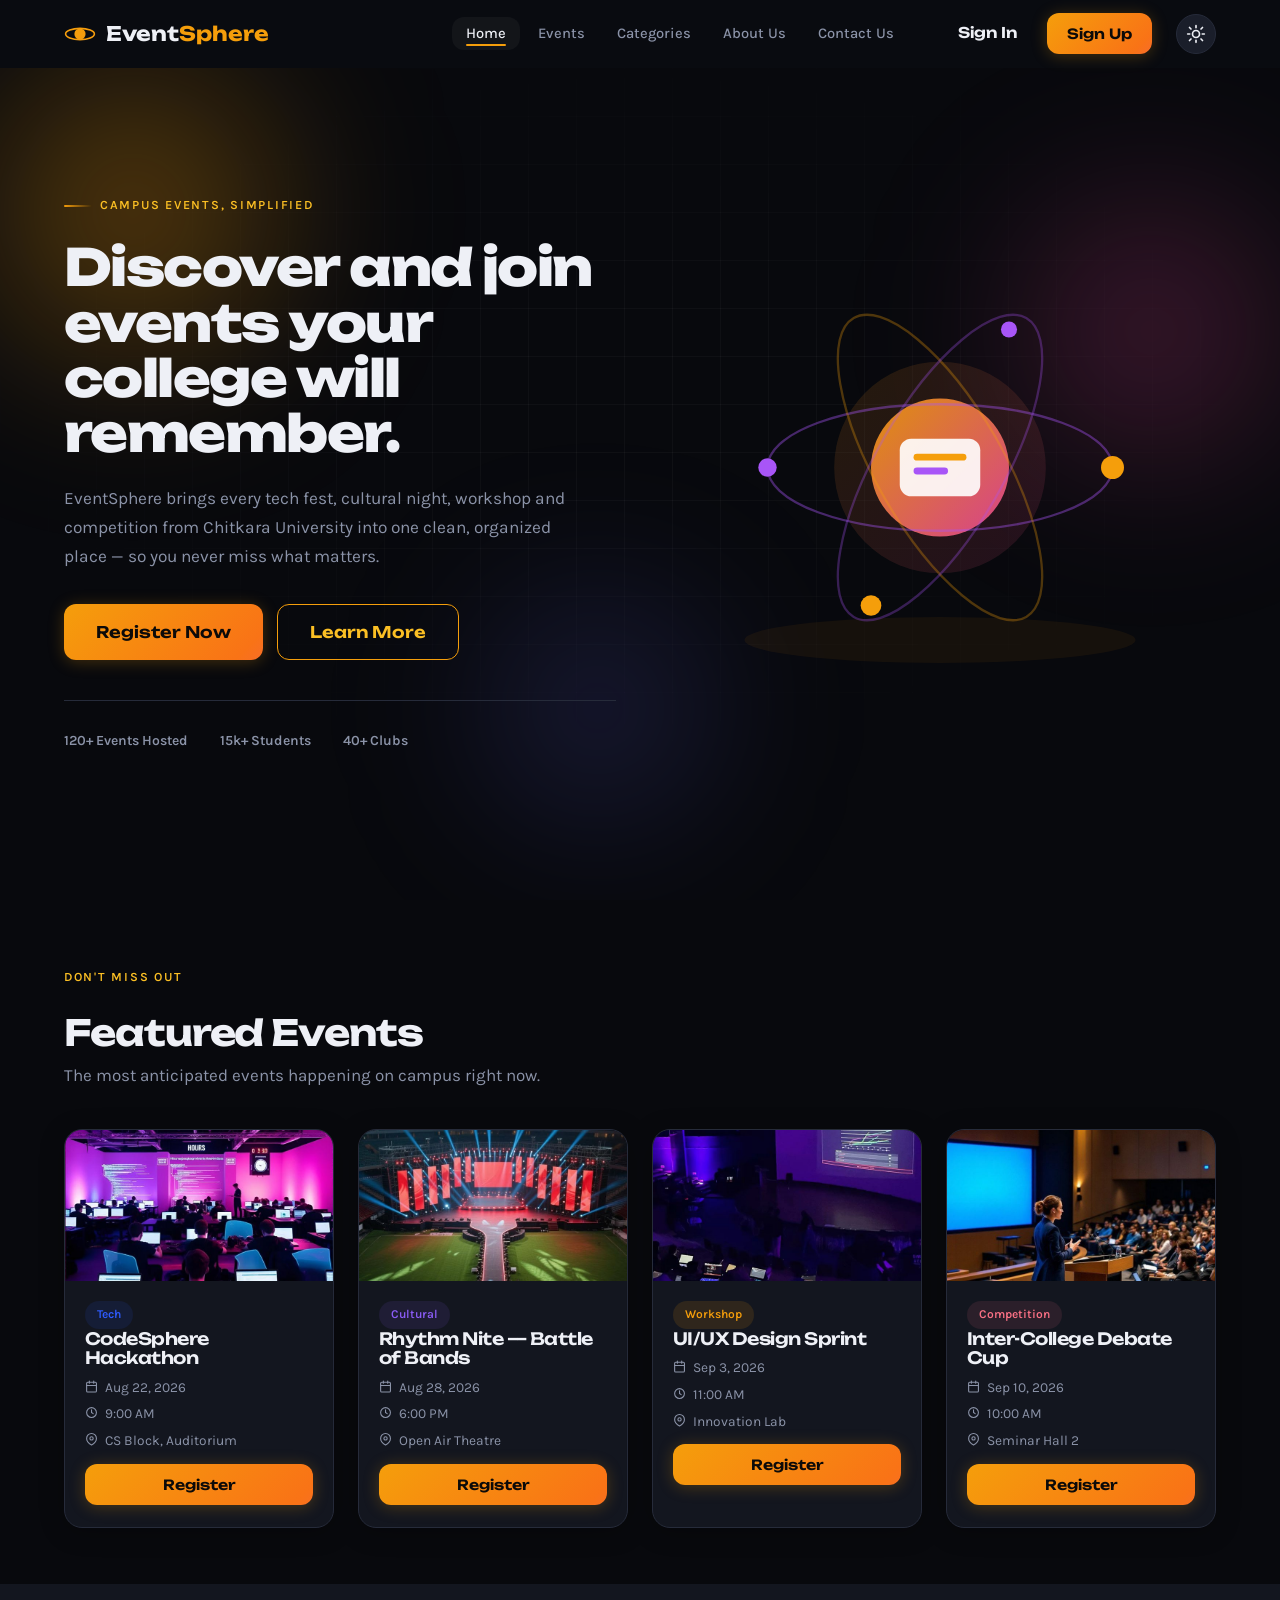
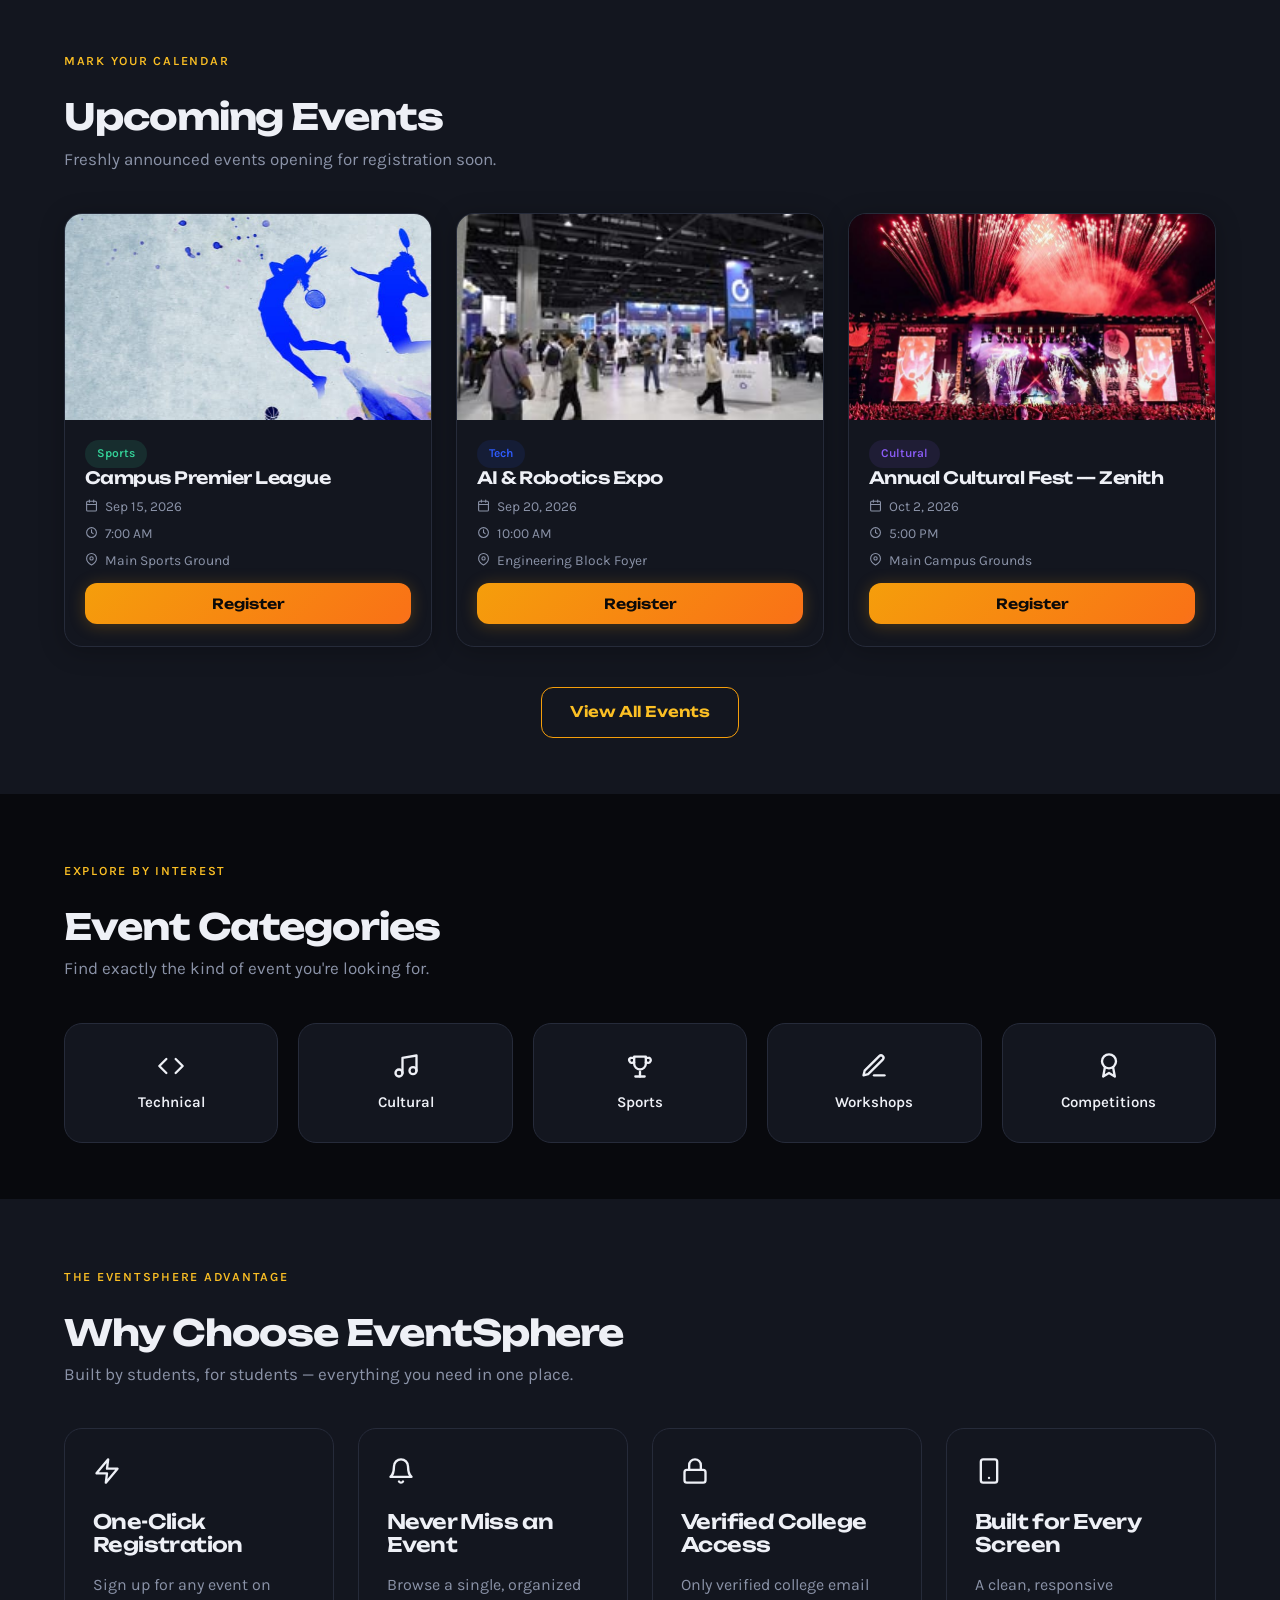
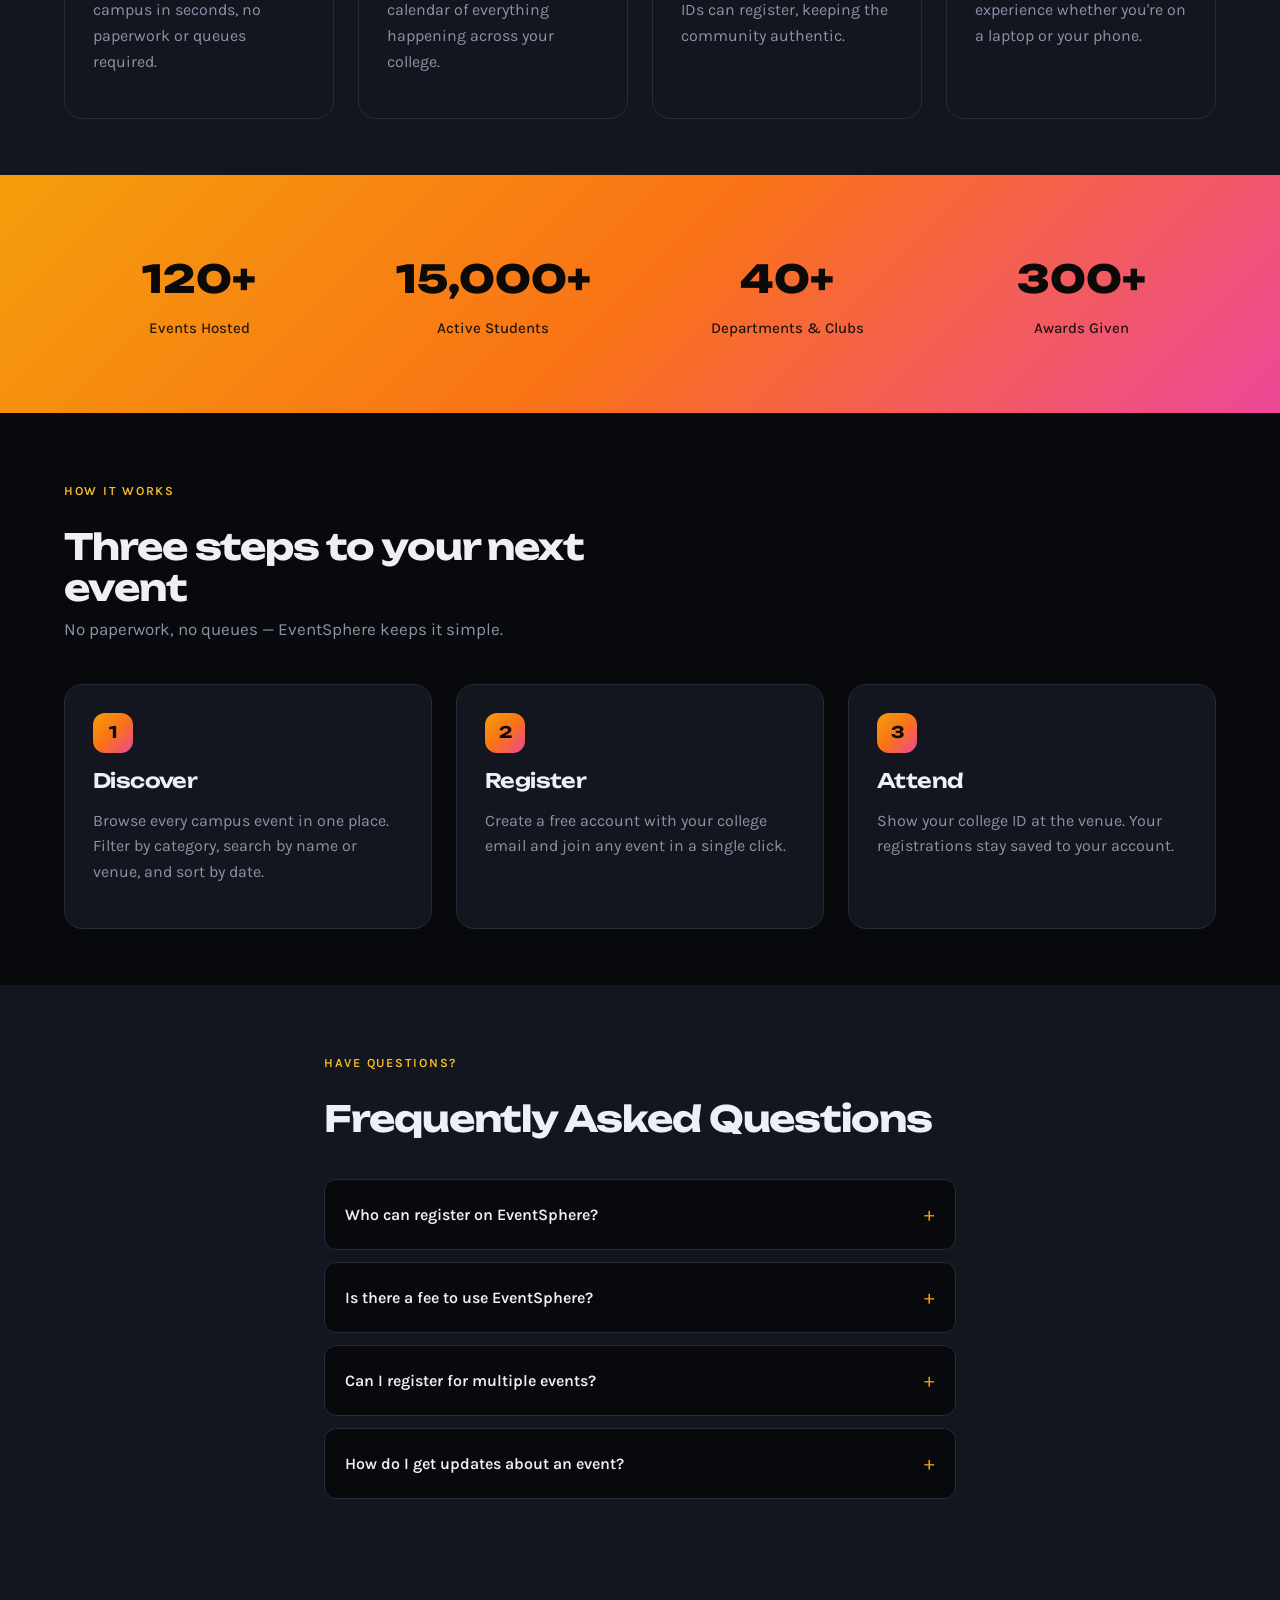
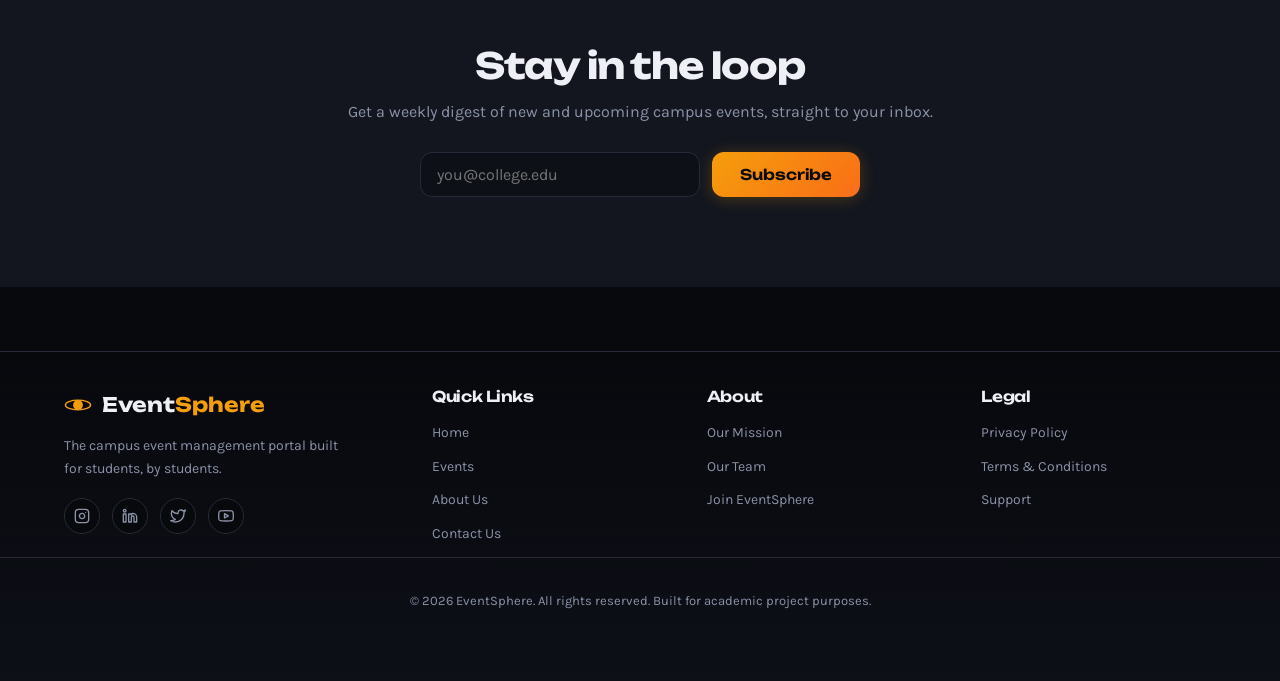
==== index.html @ 1bbb5e11 "Initial commit" ====
<!DOCTYPE html>
<html lang="en">
<head>
  <meta charset="UTF-8">
  <meta name="viewport" content="width=device-width, initial-scale=1.0">
  <title>EventSphere | College Event Management Portal</title>
  <meta name="description" content="EventSphere is a modern college event management portal to discover, explore and register for campus events.">

  <link rel="icon" type="image/svg+xml" href="images/favicon.svg">
  <link rel="preconnect" href="https://fonts.googleapis.com">
  <link href="https://fonts.googleapis.com/css2?family=Karla:ital,wght@0,400;0,500;0,600;0,700;1,400&family=Unbounded:wght@500;600;700;800&display=swap" rel="stylesheet">

  <script>
  (function () {
    try {
      var t = null;
      try { t = localStorage.getItem("eventsphere_theme"); } catch (e) {}
      if (!t) { try { var m = window.name.match(/(?:^|;)eventsphere_theme=([^;]+)/); if (m) t = m[1]; } catch (e2) {} }
      if (t === "light") document.documentElement.classList.add("light-mode");
    } catch (e) {}
  })();
</script>
<link rel="stylesheet" href="css/style.css">
</head>
<body>

  <!-- ============ SKIP LINK (Accessibility) ============ -->
  <a href="#main-content" class="skip-link">Skip to main content</a>

  <!-- ============ FIXED HEADER / NAVIGATION ============ -->
  <header class="site-header" id="site-header">
    <nav class="navbar" aria-label="Primary navigation">
      <a href="index.html" class="logo">
        <span class="logo-mark" aria-hidden="true">
          <svg viewBox="0 0 40 40" width="32" height="32">
            <circle cx="20" cy="20" r="7" fill="url(#logoGradient)"/>
            <ellipse cx="20" cy="20" rx="18" ry="7" fill="none" stroke="url(#logoGradient)" stroke-width="2"/>
            <defs>
              <linearGradient id="logoGradient" x1="0" y1="0" x2="40" y2="40">
                <stop offset="0%" stop-color="#f59e0b"/>
                <stop offset="100%" stop-color="#ec4899"/>
              </linearGradient>
            </defs>
          </svg>
        </span>
        <span class="logo-text">Event<span>Sphere</span></span>
      </a>

      <button class="nav-toggle" id="navToggle" aria-label="Open navigation menu" aria-expanded="false" aria-controls="primaryMenu">
        <span class="nav-toggle-bar"></span>
        <span class="nav-toggle-bar"></span>
        <span class="nav-toggle-bar"></span>
      </button>

      <div class="nav-menu" id="primaryMenu">
        <ul class="nav-links">
          <li><a href="index.html" class="nav-link active">Home</a></li>
          <li><a href="events.html" class="nav-link">Events</a></li>
          <li><a href="categories.html" class="nav-link">Categories</a></li>
          <li><a href="about.html" class="nav-link">About Us</a></li>
          <li><a href="contact.html" class="nav-link">Contact Us</a></li>
        </ul>

        <div class="nav-actions">
          <a href="signin.html" class="btn btn-ghost guest-only">Sign In</a>
          <a href="signup.html" class="btn btn-primary btn-small guest-only">Sign Up</a>

           <button class="btn btn-ghost auth-only" id="logoutBtn" type="button">Logout</button>
        </div>
      </div>
    </nav>
  </header>

  <!-- ============ MAIN CONTENT ============ -->
  <main id="main-content">

  <section class="hero" aria-labelledby="hero-heading">
      <div class="hero-bg" aria-hidden="true">
        <div class="hero-orb hero-orb--1"></div>
        <div class="hero-orb hero-orb--2"></div>
        <div class="hero-orb hero-orb--3"></div>
        <div class="hero-grid"></div>
      </div>

      <div class="container hero-inner">
        <div class="hero-content">
          <p class="eyebrow">Campus Events, Simplified</p>
          <h1 id="hero-heading">Discover and join events your college will remember.</h1>
          <p class="hero-subtext">EventSphere brings every tech fest, cultural night, workshop and competition from Chitkara University into one clean, organized place — so you never miss what matters.</p>
          <div class="hero-actions">
            <a href="signup.html" class="btn btn-primary btn-large">Register Now</a>
            <a href="#why-choose" class="btn btn-secondary btn-large">Learn More</a>
          </div>
          <ul class="hero-trust" aria-label="Platform highlights">
            <li>120+ Events Hosted</li>
            <li>15k+ Students</li>
            <li>40+ Clubs</li>
          </ul>
        </div>

        <div class="hero-visual" aria-hidden="true">
          <svg viewBox="0 0 480 420" width="100%" height="100%">
            <defs>
              <linearGradient id="heroGrad1" x1="0" y1="0" x2="1" y2="1">
                <stop offset="0%" stop-color="#f59e0b"/>
                <stop offset="100%" stop-color="#ec4899"/>
              </linearGradient>
            </defs>
            <ellipse cx="240" cy="360" rx="170" ry="20" fill="#f59e0b" opacity="0.06"/>
            <circle cx="240" cy="210" r="92" fill="url(#heroGrad1)" opacity="0.12"/>
            <circle cx="240" cy="210" r="60" fill="url(#heroGrad1)" opacity="0.9"/>
            <ellipse cx="240" cy="210" rx="150" ry="55" fill="none" stroke="#a855f7" stroke-width="2" opacity="0.4"/>
            <ellipse cx="240" cy="210" rx="150" ry="55" fill="none" stroke="#f59e0b" stroke-width="2" opacity="0.3" transform="rotate(60 240 210)"/>
            <ellipse cx="240" cy="210" rx="150" ry="55" fill="none" stroke="#a855f7" stroke-width="2" opacity="0.3" transform="rotate(120 240 210)"/>
            <circle cx="390" cy="210" r="10" fill="#f59e0b"/>
            <circle cx="90" cy="210" r="8" fill="#a855f7"/>
            <circle cx="300" cy="90" r="7" fill="#a855f7"/>
            <circle cx="180" cy="330" r="9" fill="#f59e0b"/>
            <rect x="205" y="185" width="70" height="50" rx="10" fill="#FFFFFF" opacity="0.9"/>
            <rect x="217" y="198" width="46" height="6" rx="3" fill="#f59e0b"/>
            <rect x="217" y="210" width="30" height="6" rx="3" fill="#a855f7"/>
          </svg>
        </div>
      </div>
    </section>

    <!-- ============ FEATURED EVENTS ============ -->
    <section class="section" aria-labelledby="featured-heading">
      <div class="container">
        <div class="section-heading">
          <p class="eyebrow">Don't Miss Out</p>
          <h2 id="featured-heading">Featured Events</h2>
          <p class="section-subtext">The most anticipated events happening on campus right now.</p>
        </div>

        <div class="card-grid card-grid-4">
          <article class="event-card">
            <div class="event-poster poster-blue has-image" aria-hidden="true">
              <img src="images/hackathon1.jpeg" alt="CodeSphere Hackathon poster" loading="lazy">
            </div>
            <div class="event-card-body">
              <span class="pill pill-tech">Tech</span>
              <h3 class="event-title">CodeSphere Hackathon</h3>
              <ul class="event-meta">
                <li><svg class="icon"><use href="#i-calendar"/></svg> Aug 22, 2026</li>
                <li><svg class="icon"><use href="#i-clock"/></svg> 9:00 AM</li>
                <li><svg class="icon"><use href="#i-pin"/></svg> CS Block, Auditorium</li>
              </ul>
              <a href="event-details.html?id=codesphere-hackathon" class="btn btn-primary btn-small btn-block">Register</a>
            </div>
          </article>

          <article class="event-card">
            <div class="event-poster poster-purple has-image" aria-hidden="true">
              <img src="images/concert.jpeg" alt="Rhythm Nite poster" loading="lazy">
            </div>
            <div class="event-card-body">
              <span class="pill pill-cultural">Cultural</span>
              <h3 class="event-title">Rhythm Nite — Battle of Bands</h3>
              <ul class="event-meta">
                <li><svg class="icon"><use href="#i-calendar"/></svg> Aug 28, 2026</li>
                <li><svg class="icon"><use href="#i-clock"/></svg> 6:00 PM</li>
                <li><svg class="icon"><use href="#i-pin"/></svg> Open Air Theatre</li>
              </ul>
              <a href="event-details.html?id=rhythm-nite" class="btn btn-primary btn-small btn-block">Register</a>
            </div>
          </article>

          <article class="event-card">
            <div class="event-poster poster-blue has-image" aria-hidden="true">
              <img src="images/session.jpeg" alt="UI/UX Design Sprint poster" loading="lazy">
            </div>
            <div class="event-card-body">
              <span class="pill pill-workshop">Workshop</span>
              <h3 class="event-title">UI/UX Design Sprint</h3>
              <ul class="event-meta">
                <li><svg class="icon"><use href="#i-calendar"/></svg> Sep 3, 2026</li>
                <li><svg class="icon"><use href="#i-clock"/></svg> 11:00 AM</li>
                <li><svg class="icon"><use href="#i-pin"/></svg> Innovation Lab</li>
              </ul>
              <a href="event-details.html?id=uiux-sprint" class="btn btn-primary btn-small btn-block">Register</a>
            </div>
          </article>

          <article class="event-card">
            <div class="event-poster poster-purple has-image" aria-hidden="true">
              <img src="images/public-speaking.jpeg" alt="Inter-College Debate Cup poster" loading="lazy">
            </div>
            <div class="event-card-body">
              <span class="pill pill-competition">Competition</span>
              <h3 class="event-title">Inter-College Debate Cup</h3>
              <ul class="event-meta">
                <li><svg class="icon"><use href="#i-calendar"/></svg> Sep 10, 2026</li>
                <li><svg class="icon"><use href="#i-clock"/></svg> 10:00 AM</li>
                <li><svg class="icon"><use href="#i-pin"/></svg> Seminar Hall 2</li>
              </ul>
              <a href="event-details.html?id=debate-cup" class="btn btn-primary btn-small btn-block">Register</a>
            </div>
          </article>
        </div>
      </div>
    </section>

    <!-- ============ UPCOMING EVENTS ============ -->
    <section class="section section-alt" aria-labelledby="upcoming-heading">
      <div class="container">
        <div class="section-heading">
          <p class="eyebrow">Mark Your Calendar</p>
          <h2 id="upcoming-heading">Upcoming Events</h2>
          <p class="section-subtext">Freshly announced events opening for registration soon.</p>
        </div>

        <div class="card-grid card-grid-3">
          <article class="event-card">
            <div class="event-poster poster-blue has-image" aria-hidden="true">
              <img src="images/sports.jpeg" alt="Campus Premier League poster" loading="lazy">
            </div>
            <div class="event-card-body">
              <span class="pill pill-sports">Sports</span>
              <h3 class="event-title">Campus Premier League</h3>
              <ul class="event-meta">
                <li><svg class="icon"><use href="#i-calendar"/></svg> Sep 15, 2026</li>
                <li><svg class="icon"><use href="#i-clock"/></svg> 7:00 AM</li>
                <li><svg class="icon"><use href="#i-pin"/></svg> Main Sports Ground</li>
              </ul>
              <a href="event-details.html?id=premier-league" class="btn btn-primary btn-small btn-block">Register</a>
            </div>
          </article>

          <article class="event-card">
            <div class="event-poster poster-purple has-image" aria-hidden="true">
              <img src="images/aiexpo.jpg" alt="AI &amp; Robotics Expo poster" loading="lazy">
            </div>
            <div class="event-card-body">
              <span class="pill pill-tech">Tech</span>
              <h3 class="event-title">AI & Robotics Expo</h3>
              <ul class="event-meta">
                <li><svg class="icon"><use href="#i-calendar"/></svg> Sep 20, 2026</li>
                <li><svg class="icon"><use href="#i-clock"/></svg> 10:00 AM</li>
                <li><svg class="icon"><use href="#i-pin"/></svg> Engineering Block Foyer</li>
              </ul>
              <a href="event-details.html?id=ai-robotics-expo" class="btn btn-primary btn-small btn-block">Register</a>
            </div>
          </article>

          <article class="event-card">
            <div class="event-poster poster-blue has-image" aria-hidden="true">
              <img src="images/bigfest.jpg" alt="Annual Cultural Fest — Zenith poster" loading="lazy">
            </div>
            <div class="event-card-body">
              <span class="pill pill-cultural">Cultural</span>
              <h3 class="event-title">Annual Cultural Fest — Zenith</h3>
              <ul class="event-meta">
                <li><svg class="icon"><use href="#i-calendar"/></svg> Oct 2, 2026</li>
                <li><svg class="icon"><use href="#i-clock"/></svg> 5:00 PM</li>
                <li><svg class="icon"><use href="#i-pin"/></svg> Main Campus Grounds</li>
              </ul>
              <a href="event-details.html?id=zenith-fest" class="btn btn-primary btn-small btn-block">Register</a>
            </div>
          </article>
        </div>

        <div class="section-cta">
          <a href="events.html" class="btn btn-secondary">View All Events</a>
        </div>
      </div>
    </section>

    <!-- ============ EVENT CATEGORIES ============ -->
    <section class="section" id="categories" aria-labelledby="categories-heading">
      <div class="container">
        <div class="section-heading">
          <p class="eyebrow">Explore by Interest</p>
          <h2 id="categories-heading">Event Categories</h2>
          <p class="section-subtext">Find exactly the kind of event you're looking for.</p>
        </div>

        <div class="category-grid">
          <a href="events.html?filter=Technical" class="category-card">
            <span class="category-icon" aria-hidden="true"><svg class="icon"><use href="#i-code"/></svg></span>
            <span class="category-name">Technical</span>
          </a>
          <a href="events.html?filter=Cultural" class="category-card">
            <span class="category-icon" aria-hidden="true"><svg class="icon"><use href="#i-music"/></svg></span>
            <span class="category-name">Cultural</span>
          </a>
          <a href="events.html?filter=Sports" class="category-card">
            <span class="category-icon" aria-hidden="true"><svg class="icon"><use href="#i-trophy"/></svg></span>
            <span class="category-name">Sports</span>
          </a>
          <a href="events.html?filter=Workshops" class="category-card">
            <span class="category-icon" aria-hidden="true"><svg class="icon"><use href="#i-pen"/></svg></span>
            <span class="category-name">Workshops</span>
          </a>
          <a href="events.html?filter=Competitions" class="category-card">
            <span class="category-icon" aria-hidden="true"><svg class="icon"><use href="#i-medal"/></svg></span>
            <span class="category-name">Competitions</span>
          </a>
        </div>
      </div>
    </section>

    <!-- ============ WHY CHOOSE EVENTSPHERE ============ -->
    <section class="section section-alt" id="why-choose" aria-labelledby="why-heading">
      <div class="container">
        <div class="section-heading">
          <p class="eyebrow">The EventSphere Advantage</p>
          <h2 id="why-heading">Why Choose EventSphere</h2>
          <p class="section-subtext">Built by students, for students — everything you need in one place.</p>
        </div>

        <div class="feature-grid">
          <article class="feature-card">
            <span class="feature-icon" aria-hidden="true"><svg class="icon"><use href="#i-zap"/></svg></span>
            <h3>One-Click Registration</h3>
            <p>Sign up for any event on campus in seconds, no paperwork or queues required.</p>
          </article>
          <article class="feature-card">
            <span class="feature-icon" aria-hidden="true"><svg class="icon"><use href="#i-bell"/></svg></span>
            <h3>Never Miss an Event</h3>
            <p>Browse a single, organized calendar of everything happening across your college.</p>
          </article>
          <article class="feature-card">
            <span class="feature-icon" aria-hidden="true"><svg class="icon"><use href="#i-lock"/></svg></span>
            <h3>Verified College Access</h3>
            <p>Only verified college email IDs can register, keeping the community authentic.</p>
          </article>
          <article class="feature-card">
            <span class="feature-icon" aria-hidden="true"><svg class="icon"><use href="#i-smartphone"/></svg></span>
            <h3>Built for Every Screen</h3>
            <p>A clean, responsive experience whether you're on a laptop or your phone.</p>
          </article>
        </div>
      </div>
    </section>

    <!-- ============ STATISTICS ============ -->
    <section class="stats-band" aria-labelledby="stats-heading">
      <div class="container">
        <h2 id="stats-heading" class="visually-hidden">EventSphere Statistics</h2>
        <div class="stats-grid">
          <div class="stat-item">
            <span class="stat-number">120+</span>
            <span class="stat-label">Events Hosted</span>
          </div>
          <div class="stat-item">
            <span class="stat-number">15,000+</span>
            <span class="stat-label">Active Students</span>
          </div>
          <div class="stat-item">
            <span class="stat-number">40+</span>
            <span class="stat-label">Departments & Clubs</span>
          </div>
          <div class="stat-item">
            <span class="stat-number">300+</span>
            <span class="stat-label">Awards Given</span>
          </div>
        </div>
      </div>
    </section>

    <!-- ============ HOW IT WORKS ============ -->
    <section class="section" aria-labelledby="how-heading">
      <div class="container">
        <div class="section-heading">
          <p class="eyebrow">How It Works</p>
          <h2 id="how-heading">Three steps to your next event</h2>
          <p class="section-subtext">No paperwork, no queues — EventSphere keeps it simple.</p>
        </div>

        <div class="feature-grid">
          <article class="feature-card">
            <span class="step-num" aria-hidden="true">1</span>
            <h3>Discover</h3>
            <p>Browse every campus event in one place. Filter by category, search by name or venue, and sort by date.</p>
          </article>
          <article class="feature-card">
            <span class="step-num" aria-hidden="true">2</span>
            <h3>Register</h3>
            <p>Create a free account with your college email and join any event in a single click.</p>
          </article>
          <article class="feature-card">
            <span class="step-num" aria-hidden="true">3</span>
            <h3>Attend</h3>
            <p>Show your college ID at the venue. Your registrations stay saved to your account.</p>
          </article>
        </div>
      </div>
    </section>

    <!-- ============ FAQ (pure CSS accordion via details/summary) ============ -->
    <section class="section section-alt" aria-labelledby="faq-heading">
      <div class="container container-narrow">
        <div class="section-heading">
          <p class="eyebrow">Have Questions?</p>
          <h2 id="faq-heading">Frequently Asked Questions</h2>
        </div>

        <div class="faq-list">
          <details class="faq-item">
            <summary>Who can register on EventSphere?</summary>
            <p>Any currently enrolled student with a valid college email ID can create an account and register for events.</p>
          </details>
          <details class="faq-item">
            <summary>Is there a fee to use EventSphere?</summary>
            <p>Creating an account and browsing events is completely free. Some events may have their own participation fee, shown on the event's details page.</p>
          </details>
          <details class="faq-item">
            <summary>Can I register for multiple events?</summary>
            <p>Yes, you can register for as many events as you like, as long as their schedules don't clash.</p>
          </details>
          <details class="faq-item">
            <summary>How do I get updates about an event?</summary>
            <p>Once registered, updates are shared via your registered college email and shown on the event's details page.</p>
          </details>
        </div>
      </div>
    </section>

    <!-- ============ NEWSLETTER ============ -->
    <section class="newsletter-band" id="newsletter" aria-labelledby="newsletter-heading">
      <div class="container container-narrow newsletter-content">
        <h2 id="newsletter-heading">Stay in the loop</h2>
        <p>Get a weekly digest of new and upcoming campus events, straight to your inbox.</p>
        <form class="newsletter-form" novalidate>
          <label for="newsletterEmail" class="visually-hidden">Email address</label>
          <input type="email" id="newsletterEmail" name="newsletterEmail" placeholder="you@college.edu" required>
          <button type="submit" class="btn btn-primary">Subscribe</button>
        </form>
      </div>
    </section>

  </main>

  <!-- ============ FOOTER (consistent across all pages) ============ -->
  <footer class="site-footer">
    <div class="container footer-grid">
      <div class="footer-brand">
        <a href="index.html" class="logo">
          <span class="logo-mark" aria-hidden="true">
            <svg viewBox="0 0 40 40" width="28" height="28">
              <circle cx="20" cy="20" r="7" fill="url(#footerLogoGradient)"/>
              <ellipse cx="20" cy="20" rx="18" ry="7" fill="none" stroke="url(#footerLogoGradient)" stroke-width="2"/>
              <defs>
                <linearGradient id="footerLogoGradient" x1="0" y1="0" x2="40" y2="40">
                <stop offset="0%" stop-color="#f59e0b"/>
                <stop offset="100%" stop-color="#ec4899"/>
                </linearGradient>
              </defs>
            </svg>
          </span>
        <span class="logo-text">Event<span>Sphere</span></span>
        </a>
        <p class="footer-tagline">The campus event management portal built for students, by students.</p>
        <div class="social-icons">
          <a href="#" aria-label="EventSphere on Instagram"><svg class="icon"><use href="#i-instagram"/></svg></a>
          <a href="#" aria-label="EventSphere on LinkedIn"><svg class="icon"><use href="#i-linkedin"/></svg></a>
          <a href="#" aria-label="EventSphere on Twitter/X"><svg class="icon"><use href="#i-twitter"/></svg></a>
          <a href="#" aria-label="EventSphere on YouTube"><svg class="icon"><use href="#i-youtube"/></svg></a>
        </div>
      </div>

      <nav class="footer-col" aria-label="Quick links">
        <h3>Quick Links</h3>
        <ul>
          <li><a href="index.html">Home</a></li>
          <li><a href="events.html">Events</a></li>
          <li><a href="about.html">About Us</a></li>
          <li><a href="contact.html">Contact Us</a></li>
        </ul>
      </nav>

      <nav class="footer-col" aria-label="About">
        <h3>About</h3>
        <ul>
          <li><a href="about.html">Our Mission</a></li>
          <li><a href="about.html#team">Our Team</a></li>
          <li><a href="signup.html">Join EventSphere</a></li>
        </ul>
      </nav>

      <nav class="footer-col" aria-label="Legal">
        <h3>Legal</h3>
        <ul>
          <li><a href="#">Privacy Policy</a></li>
          <li><a href="#">Terms &amp; Conditions</a></li>
          <li><a href="contact.html">Support</a></li>
        </ul>
      </nav>
    </div>

    <div class="footer-bottom">
      <p>&copy; 2026 EventSphere. All rights reserved. Built for academic project purposes.</p>
    </div>
  </footer>

  <script src="js/icons.js"></script>
  <script src="js/auth.js"></script>
  <script src="js/main.js"></script>
</body>
</html>
---- css/style.css ----
/* =========================================================
   EVENTSPHERE — Dark Theme (adapted from CampusPulse)
   =========================================================
   Theme & design system inherited from the better-fee-project demo:
   - Dark background, amber + pink + teal accents
   - Karla (body) + Unbounded (display) font pair
   ========================================================= */

@import url("https://fonts.googleapis.com/css2?family=Karla:ital,wght@0,400;0,500;0,600;0,700;1,400&family=Unbounded:wght@500;600;700;800&display=swap");

:root {
  /* ---- Surfaces & backgrounds ---- */
  --color-bg: #08090d;
  --color-bg-soft: #0e1018;
  --color-surface: #13161f;
  --color-surface-strong: #1a1e2a;

  /* ---- Header & mobile menu (theme-aware) ---- */
  --color-header-bg: rgba(10, 12, 18, 0.86);
  --color-header-bg-scrolled: rgba(10, 12, 18, 0.95);
  --color-header-border: rgba(38, 43, 58, 0.85);
  --color-menu-bg: rgba(10, 12, 18, 0.97);

  /* ---- Borders ---- */
  --color-border: #262b3a;
  --color-border-hover: #3a4158;

  /* ---- Text scale ---- */
  --color-text: #eef0f6;
  --color-text-secondary: #8b93a8;

  /* ---- Brand accent (amber) ---- */
  --color-accent: #f59e0b;
  --color-accent-hover: #fbbf24;
  --color-accent-glow: rgba(245, 158, 11, 0.35);
  --color-accent-soft: rgba(245, 158, 11, 0.12);
  --color-gradient-amber: linear-gradient(135deg, #f59e0b 0%, #f97316 50%, #ec4899 100%);
  --color-on-accent: #0c0a09;

  /* ---- Category / pill colors ---- */
  --color-primary: #2F5CFF;
  --color-accent-purple: #8B5CF6;
  --color-gradient: linear-gradient(135deg, #2F5CFF 0%, #8B5CF6 100%);

  /* ---- Links & status ---- */
  --color-link: #67e8f9;
  --color-link-hover: #a5f3fc;
  --color-success: #34d399;
  --color-danger: #fb7185;
  --color-success-bg: rgba(52, 211, 153, 0.1);
  --color-error-bg: rgba(251, 113, 133, 0.1);

  /* ---- Typography ---- */
  --font-body: "Karla", system-ui, sans-serif;
  --font-display: "Unbounded", system-ui, sans-serif;

  /* ---- Radii ---- */
  --radius-sm: 8px;
  --radius: 12px;
  --radius-md: 12px;
  --radius-lg: 18px;
  --radius-xl: 20px;
  --radius-full: 999px;

  /* ---- Layout ---- */
  --max-width: 1280px;
  --nav-height: 68px;

  /* ---- Motion & shadows ---- */
  --ease-out: cubic-bezier(0.22, 1, 0.36, 1);
  --shadow-sm: 0 4px 24px rgba(0, 0, 0, 0.25);
  --shadow-md: 0 12px 40px rgba(0, 0, 0, 0.35);
  --shadow-card: 0 4px 24px rgba(0, 0, 0, 0.25);
  --shadow-lift: 0 12px 40px rgba(0, 0, 0, 0.35);
  --transition-base: 0.25s ease;
  --transition-ease: cubic-bezier(0.22, 1, 0.36, 1);
}

/* Light mode */
html.light-mode {
  /* Surfaces */
  --color-bg: #ffffff;
  --color-bg-soft: #f8fafc;
  --color-surface: #f8fafc;
  --color-surface-strong: #f1f5f9;

  /* Header & mobile menu */
  --color-header-bg: rgba(255, 255, 255, 0.8);
  --color-header-bg-scrolled: rgba(255, 255, 255, 0.96);
  --color-header-border: rgba(226, 232, 240, 1);
  --color-menu-bg: rgba(255, 255, 255, 0.98);

  /* Borders */
  --color-border: #e2e8f0;
  --color-border-hover: #cbd5e1;

  /* Text */
  --color-text: #0f172a;
  --color-text-secondary: #475569;

  /* Brand accent */
  --color-accent: #2563eb;
  --color-accent-hover: #3b82f6;
  --color-accent-glow: rgba(37, 99, 235, 0.25);
  --color-accent-soft: rgba(37, 99, 235, 0.12);
  --color-gradient-amber: linear-gradient(135deg, #2563eb 0%, #3b82f6 50%, #ec4899 100%);
  --color-on-accent: #ffffff;

  /* Category colors */
  --color-primary: #2563eb;
  --color-accent-purple: #7c3aed;
  --color-gradient: linear-gradient(135deg, #2563eb 0%, #7c3aed 100%);

  /* Links & status */
  --color-link: #2563eb;
  --color-link-hover: #1d4ed8;
  --color-success: #16a34a;
  --color-danger: #dc2626;
  --color-success-bg: rgba(22, 163, 74, 0.1);
  --color-error-bg: rgba(220, 38, 38, 0.1);

  --shadow-sm: 0 2px 12px rgba(0, 0, 0, 0.06);
  --shadow-md: 0 12px 32px rgba(37, 99, 235, 0.12);
  --shadow-card: 0 1px 3px rgba(0, 0, 0, 0.08);
  --shadow-lift: 0 12px 32px rgba(0, 0, 0, 0.15);
}

*, *::before, *::after {
  box-sizing: border-box;
}

html {
  scroll-behavior: smooth;
  -webkit-text-size-adjust: 100%;
}

html, body {
  margin: 0;
  padding: 0;
}

body {
  font-family: var(--font-body);
  background: var(--color-bg);
  color: var(--color-text);
  line-height: 1.65;
  padding-top: calc(var(--nav-height) + env(safe-area-inset-top, 0px));
  -webkit-tap-highlight-color: transparent;
  -webkit-font-smoothing: antialiased;
  animation: pageIn 0.45s var(--ease-out) both;
}

img, svg {
  max-width: 100%;
  display: block;
}

a {
  text-decoration: none;
  color: inherit;
}

ul {
  list-style: none;
  margin: 0;
  padding: 0;
}

button {
  font-family: inherit;
  cursor: pointer;
  border: none;
  background: none;
}

input, textarea, select {
  font-family: inherit;
  font-size: 1rem;
}

/* Respect reduced motion */
@media (prefers-reduced-motion: reduce) {
  html { scroll-behavior: auto; }
  *, *::before, *::after {
    animation-duration: 0.01ms !important;
    animation-iteration-count: 1 !important;
    transition-duration: 0.01ms !important;
  }
}

/* =========================================================
   TYPOGRAPHY
   ========================================================= */
h1, h2, h3, h4 {
  font-family: var(--font-display);
  font-weight: 700;
  letter-spacing: -0.03em;
  line-height: 1.15;
  margin: 0;
}

h1 {
  font-family: var(--font-display);
  font-size: clamp(2rem, 4.5vw, 3.2rem);
  font-weight: 800;
}

h2 {
  font-family: var(--font-display);
  font-size: clamp(1.5rem, 3vw, 2.25rem);
}

h3 {
  font-size: 1.25rem;
  font-weight: 600;
}

p {
  color: var(--color-text-secondary);
  line-height: 1.6;
}

.eyebrow {
  display: inline-flex;
  align-items: center;
  gap: 8px;
  font-family: var(--font-body);
  font-size: 0.78rem;
  font-weight: 600;
  letter-spacing: 0.14em;
  text-transform: uppercase;
  color: var(--color-accent-hover);
  margin-bottom: 24px;
  animation: fadeUp 0.6s var(--transition-ease) 0.05s both;
}

.hero .eyebrow::before {
  content: "";
  width: 28px;
  height: 2px;
  background: linear-gradient(90deg, var(--color-accent), transparent);
  border-radius: 2px;
}

/* =========================================================
   LAYOUT UTILITIES
   ========================================================= */
.container {
  width: 100%;
  max-width: var(--max-width);
  margin: 0 auto;
  padding-inline: clamp(16px, 5vw, 64px);
}

.container-narrow {
  max-width: 760px;
}

.section {
  padding: 56px 0;
}

.section-alt {
  background-color: var(--color-surface);
}

.section-heading {
  text-align: left;
  max-width: 640px;
  margin-bottom: 2.5rem;
}

.section-subtext {
  font-size: 1.0625rem;
  color: var(--color-text-secondary);
  margin-top: 0.5rem;
}

.section-cta {
  margin-top: 2.5rem;
  text-align: center;
}

.card-grid {
  display: grid;
  gap: 24px;
  grid-template-columns: 1fr;
}

.card-grid-3 {
  grid-template-columns: repeat(auto-fit, minmax(280px, 1fr));
}

.card-grid-4 {
  grid-template-columns: repeat(auto-fit, minmax(260px, 1fr));
}

/* =========================================================
   BUTTONS
   ========================================================= */
.btn {
  display: inline-flex;
  align-items: center;
  justify-content: center;
  gap: 8px;
  padding: 12px 28px;
  font-family: var(--font-display);
  font-size: 0.92rem;
  font-weight: 600;
  border-radius: var(--radius);
  border: none;
  cursor: pointer;
  transition: all var(--transition-base);
  white-space: nowrap;
}

.btn:focus-visible {
  outline: 3px solid var(--color-accent);
  outline-offset: 2px;
}

.btn-primary {
  background: var(--color-gradient-amber);
  background-size: 200% auto;
  color: var(--color-on-accent);
  box-shadow: 0 2px 16px rgba(245, 158, 11, 0.25);
  border: none;
}

.btn-primary:hover {
  background-position: 100% center;
  color: var(--color-on-accent);
  transform: translateY(-2px);
  box-shadow: 0 8px 32px var(--color-accent-glow);
}

.btn-secondary {
  background: transparent;
  color: var(--color-accent-hover);
  border: 1.5px solid var(--color-accent);
}

.btn-secondary:hover {
  background: var(--color-accent-glow);
  color: var(--color-text);
  transform: translateY(-2px);
}

.btn-ghost {
  background: transparent;
  color: var(--color-text);
  padding: 10px 18px;
}

.btn-ghost:hover {
  color: var(--color-accent-hover);
}

.btn-outline {
  background: rgba(255, 255, 255, 0.03);
  color: var(--color-text);
  border: 1px solid var(--color-border);
}

.btn-outline:hover {
  border-color: var(--color-border-hover);
  background: rgba(255, 255, 255, 0.06);
  color: var(--color-text);
  transform: translateY(-2px);
}

.btn-large {
  padding: 14px 32px;
  font-size: 1rem;
}

.btn-small {
  padding: 9px 20px;
  font-size: 0.875rem;
}

.btn-block {
  display: flex;
  width: 100%;
}

.btn:active {
  transform: scale(0.97) translateY(0);
}

/* =========================================================
   HEADER / NAVIGATION (fixed)
   ========================================================= */
.site-header {
  position: fixed;
  top: calc(-1 * env(safe-area-inset-top, 0px));
  left: 0;
  right: 0;
  z-index: 100;
  height: calc(var(--nav-height) + env(safe-area-inset-top, 0px));
  background: var(--color-header-bg);
  backdrop-filter: blur(16px) saturate(1.15);
  border-bottom: 1px solid transparent;
  transition: none;
}

body.scrolled .site-header,
.site-header.scrolled {
  background: var(--color-header-bg-scrolled);
  border-bottom-color: var(--color-border);
  box-shadow: 0 8px 32px rgba(0, 0, 0, 0.3);
}

.navbar {
  height: 100%;
  display: flex;
  align-items: center;
  justify-content: space-between;
  max-width: var(--max-width);
  margin: 0 auto;
  padding: 0 clamp(16px, 5vw, 64px);
  padding-top: env(safe-area-inset-top, 0px);
  gap: 24px;
}

.logo {
  display: flex;
  align-items: center;
  gap: 10px;
  flex-shrink: 0;
}

.logo-text {
  font-family: var(--font-display);
  font-weight: 700;
  font-size: 1.25rem;
  color: var(--color-text);
}

.logo-text span {
  color: var(--color-accent);
}

.logo-mark {
  display: flex;
  align-items: center;
  justify-content: center;
}

/* Logo mark follows the theme: in light mode it adopts the "Sphere"
   wordmark colour (blue accent) instead of the amber→pink gradient */
html.light-mode .logo-mark stop,
html.light-mode .loading-logo stop {
  stop-color: var(--color-accent);
}
html.light-mode .loading-logo svg {
  filter: drop-shadow(0 8px 24px var(--color-accent-glow));
}

.nav-menu {
  display: flex;
  align-items: center;
  gap: 32px;
  flex: 1;
  justify-content: flex-end;
}

.nav-links {
  display: flex;
  gap: 4px;
  align-items: center;
}

.nav-link {
  position: relative;
  color: var(--color-text-secondary);
  padding: 8px 14px;
  border-radius: var(--radius);
  font-size: 0.92rem;
  font-weight: 500;
  transition: color 0.2s var(--transition-base), background 0.2s var(--transition-base);
}

.nav-link::after {
  content: "";
  position: absolute;
  bottom: 4px;
  left: 14px;
  right: 14px;
  height: 2px;
  background: var(--color-accent);
  border-radius: 2px;
  transform: scaleX(0);
  transition: transform 0.25s var(--transition-ease);
}

.nav-link:hover,
.nav-link.active {
  color: var(--color-text);
  background: rgba(255, 255, 255, 0.04);
}

.nav-link:hover::after,
.nav-link.active::after {
  transform: scaleX(1);
}

.nav-actions {
  display: flex;
  align-items: center;
  gap: 12px;
}

/* Guest / logged-in state toggling */
.auth-only {
  display: none;
}

body.logged-in .guest-only {
  display: none;
}

body.logged-in .auth-only {
  display: inline-flex;
}

/* Mobile nav toggle (hamburger) — hidden on desktop */
.nav-toggle {
  display: none;
  transition: background 0.2s, border-color 0.2s, transform 0.15s;
}

.nav-toggle:active {
  transform: scale(0.94);
}

/* Theme toggle (light / dark) — grouped with the hamburger on the right */
.nav-end {
  display: flex;
  align-items: center;
  gap: 10px;
}

.theme-toggle {
  display: inline-flex;
  align-items: center;
  justify-content: center;
  width: 40px;
  height: 40px;
  flex: 0 0 40px;
  padding: 0;
  border-radius: var(--radius-full);
  background: var(--color-surface-strong);
  border: 1px solid var(--color-border);
  color: var(--color-text);
  cursor: pointer;
  transition: transform 0.15s var(--transition-base);
}

.theme-toggle:hover {
  background: var(--color-surface);
  border-color: var(--color-border-hover);
}

.theme-toggle:active {
  transform: scale(0.94);
}

.theme-toggle svg {
  width: 20px;
  height: 20px;
  display: block;
}

.theme-toggle .tt-moon {
  display: none;
}

html.light-mode .theme-toggle .tt-sun {
  display: none;
}

html.light-mode .theme-toggle .tt-moon {
  display: block;
}

/* =========================================================
   HERO SECTION
   ========================================================= */
.hero {
  position: relative;
  padding: 48px 0 80px;
  overflow: hidden;
  min-height: calc(100vh - var(--nav-height));
  min-height: calc(100svh - var(--nav-height));
  display: flex;
  align-items: center;
}

.hero-bg {
  position: absolute;
  inset: 0;
  pointer-events: none;
  overflow: hidden;
}

.hero-grid {
  position: absolute;
  inset: 0;
  background-image:
    linear-gradient(rgba(255, 255, 255, 0.03) 1px, transparent 1px),
    linear-gradient(90deg, rgba(255, 255, 255, 0.03) 1px, transparent 1px);
  background-size: 48px 48px;
  mask-image: radial-gradient(ellipse 70% 60% at 50% 40%, black 20%, transparent 75%);
}

.hero-orb {
  position: absolute;
  border-radius: 50%;
  filter: blur(80px);
  animation: orbFloat 12s ease-in-out infinite;
}

.hero-orb--1 {
  width: 420px;
  height: 420px;
  top: -8%;
  left: -6%;
  background: radial-gradient(circle, rgba(245, 158, 11, 0.45) 0%, transparent 70%);
  animation-delay: 0s;
}

.hero-orb--2 {
  width: 360px;
  height: 360px;
  top: 10%;
  right: -4%;
  background: radial-gradient(circle, rgba(236, 72, 153, 0.35) 0%, transparent 70%);
  animation-delay: -4s;
}

.hero-orb--3 {
  width: 300px;
  height: 300px;
  bottom: 5%;
  left: 35%;
  background: radial-gradient(circle, rgba(99, 102, 241, 0.3) 0%, transparent 70%);
  animation-delay: -8s;
}

@keyframes orbFloat {
  0%, 100% { transform: translate(0, 0) scale(1); }
  33% { transform: translate(24px, -18px) scale(1.06); }
  66% { transform: translate(-16px, 12px) scale(0.96); }
}

.hero-inner {
  position: relative;
  z-index: 1;
  display: grid;
  grid-template-columns: 1fr 1fr;
  gap: 48px;
  align-items: center;
}

.hero-content {
  text-align: left;
}

.hero-eyebrow {
  display: inline-flex;
  align-items: center;
  gap: 8px;
  font-family: var(--font-body);
  font-size: 0.78rem;
  font-weight: 600;
  letter-spacing: 0.14em;
  text-transform: uppercase;
  color: var(--color-accent-hover);
  margin-bottom: 24px;
  animation: fadeUp 0.6s var(--transition-ease) 0.05s both;
}

.hero-eyebrow::before {
  content: "";
  width: 28px;
  height: 2px;
  background: linear-gradient(90deg, var(--color-accent), transparent);
  border-radius: 2px;
}

.hero h1 {
  font-family: var(--font-display);
  font-size: clamp(2rem, 4.5vw, 3.2rem);
  font-weight: 800;
  margin-bottom: 22px;
  line-height: 1.08;
  animation: fadeUp 0.6s var(--transition-ease) 0.12s both;
}

.hero h1 .line {
  display: block;
}

.hero h1 .highlight {
  background: linear-gradient(120deg, #fbbf24 0%, #f97316 35%, #ec4899 70%, #a855f7 100%);
  background-size: 200% auto;
  -webkit-background-clip: text;
  background-clip: text;
  -webkit-text-fill-color: transparent;
  animation: gradientShift 6s ease infinite;
}

@keyframes gradientShift {
  0%, 100% { background-position: 0% center; }
  50% { background-position: 100% center; }
}

.hero-subtext {
  font-size: 1.08rem;
  color: var(--color-text-secondary);
  max-width: 520px;
  margin-bottom: 2rem;
  line-height: 1.7;
  animation: fadeUp 0.6s var(--transition-ease) 0.2s both;
}

.hero-actions {
  display: flex;
  gap: 14px;
  flex-wrap: wrap;
  animation: fadeUp 0.6s var(--transition-ease) 0.28s both;
}

.hero-trust {
  display: flex;
  gap: 32px;
  margin-top: 40px;
  padding-top: 28px;
  border-top: 1px solid var(--color-border);
  font-size: 0.875rem;
  font-weight: 600;
  color: var(--color-text-secondary);
  flex-wrap: wrap;
  animation: fadeUp 0.6s var(--transition-ease) 0.36s both;
}

.hero-stat {
  display: flex;
  flex-direction: column;
  gap: 2px;
}

.hero-stat strong {
  font-family: var(--font-display);
  font-size: 1.5rem;
  font-weight: 700;
  background: linear-gradient(135deg, var(--color-text) 30%, var(--color-accent-hover));
  -webkit-background-clip: text;
  background-clip: text;
  -webkit-text-fill-color: transparent;
}

.hero-stat span {
  font-size: 0.82rem;
  color: var(--color-text-secondary);
  letter-spacing: 0.02em;
}

/* Hero illustration (SVG) */
.hero-illustration,
.hero-visual {
  width: 100%;
}

/* ---------- EVENT CARDS ---------- */
.event-grid {
  display: grid;
  grid-template-columns: repeat(auto-fill, minmax(270px, 1fr));
  gap: 22px;
}

.event-card {
  background: var(--color-surface);
  border: 1px solid var(--color-border);
  border-radius: var(--radius-lg);
  overflow: hidden;
  display: flex;
  flex-direction: column;
  box-shadow: var(--shadow-card);
  transition: transform 0.3s var(--transition-ease), border-color 0.3s var(--transition-ease), box-shadow 0.3s var(--transition-ease);
  animation: fadeUp 0.5s var(--transition-ease) both;
}

.event-grid .event-card:nth-child(1) { animation-delay: 0.05s; }
.event-grid .event-card:nth-child(2) { animation-delay: 0.1s; }
.event-grid .event-card:nth-child(3) { animation-delay: 0.15s; }
.event-grid .event-card:nth-child(4) { animation-delay: 0.2s; }
.event-grid .event-card:nth-child(5) { animation-delay: 0.25s; }
.event-grid .event-card:nth-child(6) { animation-delay: 0.3s; }

.event-card:hover {
  transform: translateY(-6px);
  border-color: var(--color-border-hover);
  box-shadow: var(--shadow-lift);
}
.event-card--compact {
  border-radius: var(--radius-md);
}
.event-card--compact .event-poster {
  aspect-ratio: 16 / 8.5;
}
.event-card--compact .event-card-body {
  padding: 16px 16px 18px;
}
.event-card--compact .event-title {
  font-size: 0.98rem;
}
.event-card--compact .event-meta {
  font-size: 0.8rem;
  gap: 3px;
  margin-bottom: 10px;
}
#relatedGrid {
  gap: 18px;
}
@media (min-width: 901px) {
  #relatedGrid {
    grid-template-columns: repeat(3, minmax(0, 1fr));
  }
}
@media (max-width: 640px) {
  #relatedGrid {
    grid-template-columns: 1fr;
  }
}

.event-poster {
  aspect-ratio: 16 / 9;
  display: flex;
  align-items: center;
  justify-content: center;
  color: var(--color-text);
  position: relative;
  overflow: hidden;
}

.event-poster img {
  width: 100%;
  height: 100%;
  object-fit: cover;
  object-position: center;
  display: block;
}

.event-poster.has-image {
  background: var(--color-surface-strong);
  padding: 0;
}

.poster-blue {
  background: linear-gradient(135deg, #f59e0b 0%, #fbbf24 100%);
}

.poster-purple {
  background: linear-gradient(135deg, #ec4899 0%, #a855f7 100%);
}

.event-card-body {
  padding: 20px 20px 22px;
  flex: 1;
  display: flex;
  flex-direction: column;
}

.event-title {
  font-family: var(--font-display);
  font-size: 1.0625rem;
  font-weight: 600;
  margin: 0 0 8px;
}

.event-meta {
  display: flex;
  flex-direction: column;
  gap: 4px;
  font-size: 0.86rem;
  color: var(--color-text-secondary);
  margin-bottom: 12px;
}

/* Pills (event category tags) */
.pill {
  display: inline-block;
  align-self: flex-start;
  padding: 4px 12px;
  border-radius: var(--radius-full);
  font-size: 0.75rem;
  font-weight: 600;
}

.pill-tech { background: rgba(47, 92, 255, 0.1); color: var(--color-primary); }
.pill-cultural { background: rgba(139, 92, 246, 0.1); color: var(--color-accent-purple); }
.pill-sports { background: rgba(52, 211, 153, 0.12); color: var(--color-success); }
.pill-workshop { background: rgba(245, 158, 11, 0.12); color: var(--color-accent); }
.pill-competition { background: rgba(251, 113, 133, 0.1); color: var(--color-danger); }

/* =========================================================
   FEATURE CARDS
   ========================================================= */
.feature-grid {
  display: grid;
  gap: 24px;
  grid-template-columns: repeat(auto-fit, minmax(240px, 1fr));
}

.feature-card {
  background: var(--color-surface);
  border: 1px solid var(--color-border);
  border-radius: var(--radius-lg);
  padding: 28px;
  transition: transform 0.3s var(--transition-ease), box-shadow 0.3s;
}

.feature-card:hover {
  transform: translateY(-4px);
  box-shadow: var(--shadow-lift);
}

.feature-icon {
  font-size: 1.75rem;
  display: inline-block;
  margin-bottom: 1rem;
}

.feature-card h3 {
  margin-bottom: 0.5rem;
}

/* =========================================================
   TESTIMONIAL CARDS
   ========================================================= */
.testimonial-card {
  background: var(--color-surface);
  border: 1px solid var(--color-border);
  border-radius: var(--radius-lg);
  padding: 28px;
  box-shadow: var(--shadow-card);
  transition: transform 0.3s var(--transition-ease), box-shadow 0.3s;
}

.testimonial-card:hover {
  transform: translateY(-4px);
  box-shadow: var(--shadow-lift);
}

.testimonial-quote {
  font-size: 0.9375rem;
  color: var(--color-text-secondary);
  margin-bottom: 1.5rem;
  line-height: 1.6;
}

.testimonial-quote::before {
  content: "\201C";
  color: var(--color-accent);
  font-size: 1.5rem;
  font-weight: 700;
  margin-right: 4px;
}

.testimonial-author {
  display: flex;
  align-items: center;
  gap: 12px;
}

.avatar {
  width: 40px;
  height: 40px;
  border-radius: 50%;
  background: var(--color-gradient-amber);
  color: var(--color-on-accent);
  display: flex;
  align-items: center;
  justify-content: center;
  font-size: 0.8125rem;
  font-weight: 700;
  flex-shrink: 0;
}

.author-name {
  font-size: 0.875rem;
  font-weight: 600;
  color: var(--color-text);
}

.author-role {
  font-size: 0.8125rem;
  color: var(--color-text-secondary);
}

/* =========================================================
   CATEGORY GRID
   ========================================================= */
.category-grid {
  display: grid;
  grid-template-columns: repeat(auto-fit, minmax(140px, 1fr));
  gap: 20px;
}

.category-card {
  background: var(--color-surface);
  border: 1px solid var(--color-border);
  border-radius: var(--radius-lg);
  padding: 28px 16px;
  text-align: center;
  display: flex;
  flex-direction: column;
  align-items: center;
  gap: 10px;
  transition: transform 0.3s var(--transition-ease), box-shadow 0.3s, background-color 0.3s;
}

.category-card:hover {
  transform: translateY(-5px) scale(1.02);
  border-color: var(--color-accent);
  background: linear-gradient(135deg, var(--color-surface) 0%, rgba(245,158,11,0.06) 100%);
  box-shadow: 0 14px 36px rgba(0,0,0,0.32), 0 0 0 1px rgba(245,158,11,0.15);
  isolation: isolate;
}

.category-icon {
  font-size: 1.75rem;
}

.category-name {
  font-weight: 600;
  font-size: 0.9375rem;
  color: var(--color-text);
}

/* Detailed category cards — used only on categories.html (separate from events) */
.categories-page-grid {
  grid-template-columns: repeat(auto-fit, minmax(300px, 1fr));
}
.category-card.detailed {
  padding: 26px 24px;
  text-align: left;
  align-items: flex-start;
  gap: 14px;
  min-height: 260px;
  position: relative;
  overflow: hidden;
  isolation: isolate;
}
.category-card.detailed::before {
  content: "";
  position: absolute;
  inset: 0;
  background: radial-gradient(ellipse 80% 60% at 20% 0%, rgba(245,158,11,0.08), transparent 60%);
  opacity: 0;
  transition: opacity var(--transition-base);
  pointer-events: none;
}
.category-card.detailed:hover::before { opacity: 1; }
.category-card.detailed .category-icon {
  width: 52px;
  height: 52px;
  font-size: 1.9rem;
  display: flex;
  align-items: center;
  justify-content: center;
  background: var(--color-surface-strong);
  border: 1px solid var(--color-border);
  border-radius: 14px;
  flex-shrink: 0;
}
.category-card.detailed .category-name {
  font-family: var(--font-display);
  font-size: 1.2rem;
  font-weight: 700;
  letter-spacing: -0.02em;
}
.category-desc {
  font-size: 0.9rem;
  color: var(--color-text-secondary);
  line-height: 1.6;
  margin: 0;
}
.category-meta {
  display: flex;
  align-items: center;
  gap: 10px;
  margin-top: auto;
  padding-top: 14px;
  width: 100%;
  border-top: 1px solid var(--color-border);
  font-size: 0.82rem;
  font-weight: 600;
  color: var(--color-text-secondary);
}
.category-count {
  display: inline-flex;
  align-items: center;
  gap: 6px;
  padding: 6px 10px;
  border-radius: var(--radius-full);
  background: var(--color-accent-soft);
  color: var(--color-accent);
  font-size: 0.78rem;
  font-weight: 700;
}
.category-cta {
  margin-left: auto;
  font-size: 0.82rem;
  color: var(--color-accent);
  font-weight: 700;
  display: inline-flex;
  gap: 6px;
  align-items: center;
  transition: gap var(--transition-base);
}
.category-card.detailed:hover .category-cta { gap: 10px; }

/* =========================================================
   STATISTICS BAND
   ========================================================= */
.stats-band {
  background: var(--color-gradient-amber);
  padding-block: clamp(48px, 6vw, 72px);
  text-align: center;
}

.stats-grid {
  display: grid;
  grid-template-columns: repeat(auto-fit, minmax(140px, 1fr));
  gap: 24px;
}

.stat-item {
  display: flex;
  flex-direction: column;
  gap: 6px;
}

.stat-number {
  font-family: var(--font-display);
  font-size: clamp(1.75rem, 3vw, 2.5rem);
  font-weight: 800;
  color: var(--color-on-accent);
}

.stat-label {
  font-size: 0.9375rem;
  color: var(--color-on-accent);
  font-weight: 500;
  opacity: 0.9;
}

/* =========================================================
   FAQ ACCORDION
   ========================================================= */
.faq-list {
  display: flex;
  flex-direction: column;
  gap: 12px;
}

.faq-item {
  background: var(--color-bg);
  border: 1px solid var(--color-border);
  border-radius: var(--radius-md);
  padding: 18px 20px;
}

.faq-item summary {
  cursor: pointer;
  font-weight: 600;
  color: var(--color-text);
  list-style: none;
  display: flex;
  align-items: center;
  justify-content: space-between;
}

.faq-item summary::-webkit-details-marker {
  display: none;
}

.faq-item summary::after {
  content: "+";
  font-size: 1.25rem;
  font-weight: 400;
  color: var(--color-accent);
  transition: transform var(--transition-base);
  margin-left: 12px;
}

.faq-item[open] summary::after {
  transform: rotate(45deg);
}

.faq-item p {
  margin-top: 12px;
  font-size: 0.9375rem;
  color: var(--color-text-secondary);
}

/* =========================================================
   NEWSLETTER BAND
   ========================================================= */
.newsletter-band {
  background-color: var(--color-surface);
  padding-block: clamp(56px, 8vw, 90px);
}

.newsletter-content {
  text-align: center;
}

.newsletter-content p {
  margin-block: 0.75rem 1.75rem;
  color: var(--color-text-secondary);
}

.newsletter-form {
  display: flex;
  gap: 12px;
  max-width: 440px;
  margin-inline: auto;
  flex-wrap: wrap;
  justify-content: center;
}

.newsletter-form input {
  flex: 1;
  min-width: 220px;
  padding: 12px 16px;
  border: 1.5px solid var(--color-border);
  border-radius: var(--radius-md);
  background-color: var(--color-bg-soft);
  color: var(--color-text);
}

.newsletter-form input:focus-visible {
  outline: none;
  border-color: var(--color-accent);
  box-shadow: 0 0 0 4px var(--color-accent-soft);
}

/* =========================================================
   FOOTER
   ========================================================= */
.site-footer {
  border-top: 1px solid var(--color-border);
  margin-top: 64px;
  padding: 36px 0;
  color: var(--color-text-secondary);
  font-size: 0.85rem;
  background: linear-gradient(to top, var(--color-bg-soft), transparent);
}

.footer-grid {
  display: grid;
  grid-template-columns: 1.4fr 1fr 1fr 1fr;
  gap: 40px;
}

.footer-brand {
  display: flex;
  flex-direction: column;
}

.footer-tagline {
  font-size: 0.875rem;
  margin-block: 14px 18px;
  max-width: 280px;
  color: var(--color-text-secondary);
}

.social-icons {
  display: flex;
  gap: 12px;
}

.social-icons a {
  width: 36px;
  height: 36px;
  display: flex;
  align-items: center;
  justify-content: center;
  background-color: var(--color-bg);
  border: 1px solid var(--color-border);
  border-radius: var(--radius-full);
  transition: transform 0.3s var(--transition-ease), background-color 0.3s;
}

.social-icons a:hover {
  transform: translateY(-3px);
  background-color: var(--color-accent);
  color: var(--color-on-accent);
}

.footer-col h3 {
  font-size: 0.9375rem;
  margin-bottom: 16px;
  color: var(--color-text);
}

.footer-col ul {
  display: flex;
  flex-direction: column;
  gap: 10px;
}

.footer-col[aria-label="Quick links"] ul {
  padding-bottom: 12px;
}

.footer-col a {
  font-size: 0.875rem;
  color: var(--color-text-secondary);
  transition: color 0.2s;
}

.footer-col a:hover {
  color: var(--color-accent-hover);
}

.footer-bottom {
  border-top: 1px solid var(--color-border);
  padding-block: 20px;
  text-align: center;
}

.footer-bottom p {
  font-size: 0.8125rem;
  color: var(--color-text-secondary);
}

/* =========================================================
   FORMS (shared — auth pages + contact page)
   ========================================================= */
.form-page {
  min-height: calc(100vh - var(--nav-height));
  min-height: calc(100svh - var(--nav-height));
  display: flex;
  align-items: center;
  justify-content: center;
  padding: 48px 20px;
}

.form-card {
  background: var(--color-surface);
  border: 1px solid var(--color-border);
  border-radius: var(--radius-lg);
  padding: 40px 36px;
  width: 100%;
  max-width: 420px;
  box-shadow: var(--shadow-lift);
  animation: fadeUp 0.5s var(--transition-ease) both;
}

.form-card h1 {
  font-family: var(--font-display);
  font-size: 1.55rem;
  margin: 0 0 6px;
}

.form-card .subtitle {
  color: var(--color-text-secondary);
  font-size: 0.92rem;
  margin-bottom: 28px;
}

.form-group {
  display: flex;
  flex-direction: column;
  gap: 6px;
  margin-bottom: 18px;
}

.form-group label {
  font-size: 0.875rem;
  font-weight: 600;
  color: var(--color-text);
}

.form-group input,
.form-group textarea {
  padding: 12px 16px;
  border: 1.5px solid var(--color-border);
  border-radius: var(--radius-md);
  background-color: var(--color-bg-soft);
  color: var(--color-text);
  transition: border-color var(--transition-base), box-shadow var(--transition-base);
}

.form-group textarea {
  resize: vertical;
  min-height: 120px;
}

.form-group input:focus-visible,
.form-group textarea:focus-visible {
  outline: none;
  border-color: var(--color-accent);
  box-shadow: 0 0 0 4px var(--color-accent-soft);
}

.form-group.has-error input,
.form-group.has-error textarea {
  border-color: var(--color-danger);
}

.error-text {
  font-size: 0.8125rem;
  color: var(--color-danger);
  display: none;
}

.form-group.has-error .error-text {
  display: block;
}

.form-row-check {
  display: flex;
  align-items: center;
  gap: 8px;
  font-size: 0.875rem;
  color: var(--color-text-secondary);
  margin-bottom: 18px;
}

.form-row-check input[type="checkbox"] {
  accent-color: var(--color-accent);
  width: 16px;
  height: 16px;
}

.form-between {
  display: flex;
  align-items: center;
  justify-content: space-between;
  margin-bottom: 18px;
  font-size: 0.875rem;
}

.form-link {
  color: var(--color-link);
  font-weight: 600;
}

.form-link:hover {
  text-decoration: underline;
}

.captcha-box {
  display: flex;
  align-items: center;
  gap: 12px;
  background-color: var(--color-surface-strong);
  border: 1.5px dashed var(--color-border);
  border-radius: var(--radius-md);
  padding: 14px 16px;
  margin-bottom: 18px;
}

.captcha-challenge {
  font-family: var(--font-display);
  font-weight: 700;
  font-size: 1.0625rem;
  color: var(--color-text);
  letter-spacing: 0.05em;
}

.captcha-box input {
  width: 80px;
  padding: 10px 12px;
  border: 1.5px solid var(--color-border);
  border-radius: var(--radius-sm);
  background-color: var(--color-bg);
  color: var(--color-text);
}

/* =========================================================
   TOAST / SUCCESS MESSAGES
   ========================================================= */
.toast {
  position: fixed;
  top: 84px;
  right: 24px;
  z-index: 200;
  background-color: var(--color-success-bg);
  color: var(--color-success);
  border: 1px solid rgba(52, 211, 153, 0.35);
  border-radius: var(--radius-md);
  padding: 12px 20px;
  font-size: 0.875rem;
  font-weight: 600;
  box-shadow: var(--shadow-sm);
  opacity: 0;
  transform: translateY(-10px);
  pointer-events: none;
  transition: opacity 0.3s ease, transform 0.3s ease;
}

.toast.show {
  opacity: 1;
  transform: translateY(0);
}

/* =========================================================
   ACCESSIBILITY HELPERS
   ========================================================= */
.skip-link {
  position: absolute;
  top: -60px;
  left: 16px;
  background-color: var(--color-accent);
  color: var(--color-on-accent);
  padding: 10px 18px;
  border-radius: var(--radius-md);
  z-index: 999;
  transition: top var(--transition-base);
}

.skip-link:focus {
  top: 16px;
}

.visually-hidden {
  position: absolute;
  width: 1px;
  height: 1px;
  overflow: hidden;
  clip: rect(0, 0, 0, 0);
  white-space: nowrap;
}

:focus-visible {
  outline: 3px solid var(--color-accent);
  outline-offset: 2px;
}

/* =========================================================
   RESPONSIVE MEDIA QUERIES (Mobile-first)
   ========================================================= */
@media (max-width: 899px) {
  .nav-toggle {
    display: flex;
    flex-direction: column;
    justify-content: center;
    gap: 5px;
    width: 40px;
    height: 40px;
    background: var(--color-surface-strong);
    border: 1px solid var(--color-border);
    border-radius: var(--radius);
    color: var(--color-text);
    font-size: 1.15rem;
  }

  .nav-menu {
    position: fixed;
    top: calc(var(--nav-height) + env(safe-area-inset-top, 0px));
    left: 0;
    right: 0;
    flex-direction: column;
    align-items: stretch;
    background: var(--color-menu-bg);
    backdrop-filter: blur(14px);
    border-bottom: 1px solid var(--color-border);
    padding: 12px 16px 18px;
    gap: 2px;
    transform: translateY(-150%);
    opacity: 0;
    transition: transform 0.3s var(--transition-ease), opacity 0.3s;
  }

  .nav-menu.open {
    transform: translateY(0);
    opacity: 1;
  }

  .nav-links {
    flex-direction: column;
    gap: 4px;
    width: 100%;
  }

  .nav-link::after {
    display: none;
  }

  .nav-actions {
    flex-direction: column;
    align-items: flex-start;
    width: 100%;
    gap: 14px;
  }

  .nav-actions .btn {
    width: 100%;
  }

  .hero-inner {
    grid-template-columns: 1fr;
    gap: 40px;
  }

  .hero-content {
    text-align: center;
  }

  .hero-eyebrow {
    justify-content: center;
  }

  .hero-subtext {
    margin-left: auto;
    margin-right: auto;
  }

  .hero-actions {
    justify-content: center;
  }

  .hero-trust {
    justify-content: center;
  }

  .hero-visual {
    order: -1;
    max-width: 320px;
    margin: 0 auto;
  }

  .footer-grid {
    grid-template-columns: 1fr 1fr;
  }
}

@media (max-width: 480px) {
  .footer-grid {
    grid-template-columns: 1fr;
  }

  .hero-actions {
    flex-direction: column;
    align-items: stretch;
  }

  .card-grid-3,
  .card-grid-4 {
    grid-template-columns: 1fr;
  }

  .toast {
    left: 16px;
    right: 16px;
  }

  .section {
    padding: 44px 0;
  }

  .page-hero {
    padding: 28px 0 22px;
  }

  .hero {
    padding: 28px 0 56px;
  }

  .hero-visual {
    max-width: 280px;
  }

  .hero-trust {
    gap: 20px;
    margin-top: 32px;
    padding-top: 22px;
  }

  .form-card {
    padding: 28px 20px;
  }

  .form-between {
    flex-wrap: wrap;
    gap: 8px 12px;
  }

  .captcha-box {
    flex-wrap: wrap;
  }

  .newsletter-form {
    flex-direction: column;
    align-items: stretch;
    max-width: 100%;
  }

  .newsletter-form input {
    width: 100%;
    min-width: 0;
  }

  .event-card-body {
    padding: 16px;
  }

  .details-section {
    padding: 16px;
  }

  .aside-card {
    padding: 18px;
  }

  .map-placeholder {
    height: 150px;
  }

  .team-card {
    padding: 18px;
  }

  .timeline-content {
    padding: 14px 16px;
  }
}

/* =========================================================
   ANIMATION HELPERS
   ========================================================= */
@keyframes fadeUp {
  from {
    opacity: 0;
    transform: translateY(16px);
  }
  to {
    opacity: 1;
    transform: translateY(0);
  }
}

@keyframes pageIn {
  from {
    opacity: 0;
  }
  to {
    opacity: 1;
  }
}

/* =========================================================
   SVG ICON SYSTEM (inline sprite via js/icons.js)
   ========================================================= */
.icon {
  width: 1em;
  height: 1em;
  fill: none;
  stroke: currentColor;
  stroke-width: 2;
  stroke-linecap: round;
  stroke-linejoin: round;
  flex-shrink: 0;
  vertical-align: -0.15em;
}
.event-meta li {
  display: flex;
  align-items: flex-start;
  gap: 7px;
}
.event-meta .icon { margin-top: 4px; font-size: 0.95em; }
.pill .icon { font-size: 0.9em; }
.filter-pill .icon { font-size: 1.05em; }
.category-icon .icon { font-size: inherit; }
.feature-icon .icon { font-size: inherit; }
.info-icon .icon { font-size: inherit; }
.social-icons .icon { font-size: 1rem; }
.aside-list span { display: inline-flex; align-items: center; gap: 7px; }
.details-list li { align-items: flex-start; }
.step-num {
  display: inline-flex;
  align-items: center;
  justify-content: center;
  width: 40px;
  height: 40px;
  border-radius: 12px;
  background: var(--color-gradient-amber);
  color: var(--color-on-accent);
  font-family: var(--font-display);
  font-weight: 700;
  font-size: 1rem;
  margin-bottom: 1rem;
}

/* =========================================================
   NAV TOGGLE BARS (hamburger)
   ========================================================= */
.nav-toggle-bar {
  display: block;
  width: 18px;
  height: 2px;
  background: var(--color-text);
  border-radius: 2px;
  transition: transform 0.25s var(--transition-ease), opacity 0.2s;
}
.nav-menu.open ~ .nav-toggle .nav-toggle-bar:nth-child(1) { transform: translateY(7px) rotate(45deg); }
.nav-menu.open ~ .nav-toggle .nav-toggle-bar:nth-child(2) { opacity: 0; }
.nav-menu.open ~ .nav-toggle .nav-toggle-bar:nth-child(3) { transform: translateY(-7px) rotate(-45deg); }

/* =========================================================
   PAGE HERO (events, about, contact)
   ========================================================= */
.page-hero {
  padding: 40px 0 32px;
  border-bottom: 1px solid var(--color-border);
  background: radial-gradient(ellipse 80% 60% at 50% -10%, rgba(245,158,11,0.12), transparent 60%), var(--color-bg);
}
.page-hero h1 {
  font-size: clamp(1.9rem, 4vw, 2.7rem);
  margin-bottom: 14px;
}
.page-hero-sub {
  font-size: 1.05rem;
  color: var(--color-text-secondary);
  max-width: 680px;
  line-height: 1.6;
}

/* =========================================================
   EVENTS TOOLBAR
   ========================================================= */
.events-toolbar-section {
  padding: 24px 0 0;
  border-bottom: 1px solid var(--color-border);
  background: transparent;
  position: relative;
  z-index: 1;
}
.events-toolbar {
  display: flex;
  gap: 14px;
  flex-wrap: wrap;
  align-items: center;
  margin-bottom: 16px;
}
.search-wrap {
  flex: 1;
  min-width: 240px;
  display: flex;
  align-items: center;
  gap: 8px;
  background: var(--color-surface);
  border: 1.5px solid var(--color-border);
  border-radius: var(--radius-md);
  padding: 6px 12px;
  transition: border-color var(--transition-base), box-shadow var(--transition-base);
}
.search-wrap:focus-within {
  border-color: var(--color-accent);
  box-shadow: 0 0 0 4px var(--color-accent-soft);
}
.search-icon {
  color: var(--color-text-secondary);
  font-size: 1.1rem;
}.search-wrap input {
  flex: 1;
  border: none;
  background: transparent;
  color: var(--color-text);
  outline: none;
  padding: 6px 0;
  font-size: 0.95rem;
}
.search-wrap input::placeholder { color: var(--color-text-secondary); }
.toolbar-actions {
  display: flex;
  gap: 10px;
}
.toolbar-actions select {
  padding: 10px 14px;
  border: 1.5px solid var(--color-border);
  border-radius: var(--radius-md);
  background: var(--color-surface);
  color: var(--color-text);
  font-size: 0.9rem;
}
.filter-pills {
  display: flex;
  gap: 10px;
  flex-wrap: wrap;
  padding-bottom: 14px;
}
.filter-pill {
  display: inline-flex;
  align-items: center;
  gap: 6px;
  padding: 8px 16px;
  border-radius: var(--radius-full);
  background: var(--color-surface);
  border: 1.5px solid var(--color-border);
  color: var(--color-text-secondary);
  font-size: 0.875rem;
  font-weight: 600;
  transition: all var(--transition-base);
}
.filter-pill:hover {
  border-color: var(--color-border-hover);
  color: var(--color-text);
  transform: translateY(-1px);
}
.filter-pill.active {
  background: var(--color-gradient-amber);
  color: var(--color-on-accent);
  border-color: transparent;
  box-shadow: 0 4px 16px rgba(245,158,11,0.25);
}
.pill-count {
  opacity: 0.8;
  font-weight: 500;
  font-size: 0.82rem;
}
.results-meta {
  display: flex;
  align-items: center;
  justify-content: space-between;
  gap: 12px;
  padding: 12px 0 16px;
  border-top: 1px solid var(--color-border);
  font-size: 0.875rem;
  color: var(--color-text-secondary);
}

/* =========================================================
   EVENT DETAILS LAYOUT
   ========================================================= */
.details-layout {
  display: grid;
  grid-template-columns: 1.6fr 0.9fr;
  gap: 28px;
  align-items: start;
}
.details-poster {
  aspect-ratio: 16 / 9;
  border-radius: var(--radius-lg);
  display: flex;
  align-items: center;
  justify-content: center;
  overflow: hidden;
  border: 1px solid var(--color-border);
}

.details-poster img {
  width: 100%;
  height: 100%;
  object-fit: cover;
  object-position: center;
  display: block;
}

.details-poster.has-image {
  background: var(--color-surface-strong);
  padding: 0;
}
.details-meta-top {
  display: flex;
  align-items: center;
  gap: 12px;
  margin-top: 18px;
  flex-wrap: wrap;
}
.details-title {
  font-size: clamp(1.6rem, 3vw, 2.15rem);
  margin: 12px 0 8px;
  line-height: 1.15;
}
.details-organizer {
  color: var(--color-text-secondary);
  font-size: 0.92rem;
  margin: 0 0 16px;
}
.details-desc {
  font-size: 1.02rem;
  color: var(--color-text-secondary);
  line-height: 1.7;
  margin: 0 0 18px;
}
.details-tags {
  display: flex;
  gap: 8px;
  flex-wrap: wrap;
  margin-bottom: 22px;
}
.detail-tag {
  font-size: 0.78rem;
  font-weight: 600;
  padding: 6px 12px;
  border-radius: var(--radius-full);
  background: var(--color-surface);
  border: 1px solid var(--color-border);
  color: var(--color-text-secondary);
}
.details-sections {
  display: grid;
  gap: 18px;
  margin-top: 10px;
}
.details-section {
  background: var(--color-surface);
  border: 1px solid var(--color-border);
  border-radius: var(--radius-md);
  padding: 18px 20px;
}
.details-section h3 {
  font-size: 1rem;
  margin-bottom: 10px;
}
.details-list {
  display: flex;
  flex-direction: column;
  gap: 8px;
  font-size: 0.92rem;
  color: var(--color-text-secondary);
}
.details-list li { display: flex; gap: 8px; }
.details-share {
  display: flex;
  gap: 10px;
  align-items: center;
  margin-top: 18px;
  flex-wrap: wrap;
}
.details-aside {
  position: sticky;
  top: calc(var(--nav-height) + env(safe-area-inset-top, 0px) + 20px);
}
.aside-card {
  background: var(--color-surface);
  border: 1px solid var(--color-border);
  border-radius: var(--radius-lg);
  padding: 22px;
}
.aside-list {
  display: flex;
  flex-direction: column;
  gap: 12px;
}
.aside-list li {
  display: flex;
  align-items: center;
  justify-content: space-between;
  gap: 12px;
  font-size: 0.9rem;
  padding-bottom: 12px;
  border-bottom: 1px solid var(--color-border);
}
.aside-list li:last-child { border-bottom: none; padding-bottom: 0; }
.aside-list span { color: var(--color-text-secondary); }
.aside-list strong { color: var(--color-text); font-weight: 600; }

/* =========================================================
   ABOUT PAGE
   ========================================================= */
.about-grid {
  display: grid;
  grid-template-columns: 1.2fr 0.8fr;
  gap: 40px;
  align-items: center;
}
.about-checks {
  display: flex;
  flex-direction: column;
  gap: 8px;
  font-size: 0.92rem;
  color: var(--color-text-secondary);
}
.about-visual {
  display: flex;
  flex-direction: column;
  gap: 12px;
}
.about-card-stack {
  display: grid;
  grid-template-columns: 1fr 1fr;
  gap: 14px;
}
.about-stat-card {
  background: var(--color-surface);
  border: 1px solid var(--color-border);
  border-radius: var(--radius-lg);
  padding: 22px;
  text-align: center;
}
.about-stat-num {
  font-family: var(--font-display);
  font-size: 1.9rem;
  font-weight: 800;
  display: block;
  color: var(--color-text);
}
.about-stat-label {
  font-size: 0.82rem;
  color: var(--color-text-secondary);
  font-weight: 600;
}
.timeline {
  display: flex;
  flex-direction: column;
  gap: 0;
  max-width: 720px;
  position: relative;
  padding-left: 28px;
}
.timeline::before {
  content: "";
  position: absolute;
  left: 7px;
  top: 8px;
  bottom: 8px;
  width: 2px;
  background: var(--color-border);
  border-radius: 2px;
}
.timeline-item {
  position: relative;
  padding-bottom: 32px;
  display: flex;
  gap: 16px;
}
.timeline-dot {
  position: absolute;
  left: -28px;
  top: 6px;
  width: 14px;
  height: 14px;
  border-radius: 50%;
  background: var(--color-gradient-amber);
  border: 3px solid var(--color-bg);
  box-shadow: 0 0 0 4px var(--color-accent-soft);
}
.timeline-content {
  background: var(--color-surface);
  border: 1px solid var(--color-border);
  border-radius: var(--radius-md);
  padding: 18px 20px;
  flex: 1;
}
.timeline-date {
  font-size: 0.78rem;
  font-weight: 700;
  letter-spacing: 0.06em;
  text-transform: uppercase;
  color: var(--color-accent);
}
.timeline-content h3 { margin: 6px 0 8px; font-size: 1.06rem; }
.timeline-content p { font-size: 0.92rem; color: var(--color-text-secondary); margin: 0; }
.team-grid {
  display: grid;
  grid-template-columns: repeat(auto-fit, minmax(260px, 1fr));
  gap: 20px;
}
.team-card {
  background: var(--color-surface);
  border: 1px solid var(--color-border);
  border-radius: var(--radius-lg);
  padding: 24px;
  display: flex;
  flex-direction: column;
  gap: 10px;
  transition: transform 0.25s var(--transition-ease), box-shadow 0.25s;
}
.team-card:hover { transform: translateY(-4px); box-shadow: var(--shadow-lift); }
.team-role {
  font-size: 0.82rem;
  font-weight: 600;
  color: var(--color-accent);
  margin: -2px 0 2px;
}
.team-bio {
  font-size: 0.9rem;
  color: var(--color-text-secondary);
  line-height: 1.6;
  margin: 0;
}

/* =========================================================
   CONTACT PAGE
   ========================================================= */
.contact-layout {
  display: grid;
  grid-template-columns: 1.25fr 0.85fr;
  gap: 28px;
  align-items: start;
}
.form-row-2 {
  display: grid;
  grid-template-columns: 1fr 1fr;
  gap: 16px;
}
.contact-info {
  display: flex;
  flex-direction: column;
  gap: 14px;
  position: sticky;
  top: calc(var(--nav-height) + 18px);
}
.info-card {
  background: var(--color-surface);
  border: 1px solid var(--color-border);
  border-radius: var(--radius-lg);
  padding: 20px;
}
.info-icon {
  font-size: 1.35rem;
  display: inline-flex;
  align-items: center;
  justify-content: center;
  width: 40px;
  height: 40px;
  background: var(--color-surface-strong);
  border-radius: 10px;
  margin-bottom: 10px;
}
.info-card h3 { font-size: 1rem; margin-bottom: 6px; }
.map-placeholder {
  background: var(--color-surface);
  border: 1px solid var(--color-border);
  border-radius: var(--radius-lg);
  height: 180px;
  position: relative;
  overflow: hidden;
  display: flex;
  align-items: center;
  justify-content: center;
  flex-direction: column;
}
.map-grid {
  position: absolute;
  inset: 0;
  background-image:
    linear-gradient(rgba(255,255,255,0.04) 1px, transparent 1px),
    linear-gradient(90deg, rgba(255,255,255,0.04) 1px, transparent 1px);
  background-size: 28px 28px;
}
.map-pin {
  position: relative;
  z-index: 1;
  font-size: 1.8rem;
  animation: pinBounce 2s ease-in-out infinite;
}
.map-label {
  position: relative;
  z-index: 1;
  font-size: 0.82rem;
  color: var(--color-text-secondary);
  margin-top: 6px;
  background: var(--color-bg);
  padding: 4px 10px;
  border-radius: var(--radius-full);
  border: 1px solid var(--color-border);
}
@keyframes pinBounce { 0%,100% { transform: translateY(0);} 50% { transform: translateY(-6px);} }

/* Form: select styling */
.form-group select,
.form-group textarea {
  padding: 12px 16px;
  border: 1.5px solid var(--color-border);
  border-radius: var(--radius-md);
  background-color: var(--color-bg-soft);
  color: var(--color-text);
  transition: border-color var(--transition-base), box-shadow var(--transition-base);
  width: 100%;
}
.form-group select:focus-visible,
.form-group textarea:focus-visible {
  outline: none;
  border-color: var(--color-accent);
  box-shadow: 0 0 0 4px var(--color-accent-soft);
}
.form-error {
  font-size: 0.875rem;
}
.form-footnote a { font-weight: 600; }

.field { display: flex; flex-direction: column; gap: 6px; margin-bottom: 18px; }
.field label { font-size:0.875rem; font-weight:600; color:var(--color-text); }
.field input { padding:12px 16px; border:1.5px solid var(--color-border); border-radius:var(--radius-md); background:var(--color-bg-soft); color:var(--color-text); }
.field.has-error input { border-color: var(--color-danger); }
.field .error-text { font-size:0.8125rem; color:var(--color-danger); display:none; }
.field.has-error .error-text { display:block; }
.field-captcha { margin-bottom: 14px; }
.forgot-password button { color: var(--color-link); font-size:0.875rem; font-weight:600; }

.form-card .form-footnote { margin-top: 18px; }

@media (max-width: 980px) {
  .details-layout, .about-grid, .contact-layout { grid-template-columns: 1fr; }
  .details-aside, .contact-info { position: static; }
  .form-row-2 { grid-template-columns: 1fr; }
}
@media (max-width: 640px) {
  .events-toolbar { flex-direction: column; align-items: stretch; }
  .toolbar-actions select { width: 100%; }
}

/* =========================================================
   LOADING SCREEN (loading.html)
   ========================================================= */
body.loading-page {
  padding-top: 0;
  overflow: hidden;
  display: flex;
  align-items: center;
  justify-content: center;
  min-height: 100vh;
  min-height: 100svh;
  background:
    radial-gradient(ellipse 80% 60% at 50% -10%, rgba(245,158,11,0.15), transparent 60%),
    radial-gradient(ellipse 60% 50% at 90% 20%, rgba(236,72,153,0.12), transparent 55%),
    radial-gradient(ellipse 70% 50% at 10% 90%, rgba(99,102,241,0.10), transparent 55%),
    var(--color-bg);
}

.loading-container {
  display: flex;
  flex-direction: column;
  align-items: center;
  justify-content: center;
  gap: 0;
  text-align: center;
  padding: 40px 24px;
  width: 100%;
  max-width: 420px;
  animation: pageIn 0.5s var(--ease-out) both;
}

.loading-logo {
  display: flex;
  flex-direction: column;
  align-items: center;
  gap: 14px;
  margin-bottom: 32px;
  animation: loadingPulse 1.8s ease-in-out infinite;
}

.loading-logo svg {
  filter: drop-shadow(0 8px 24px rgba(245,158,11,0.35));
}

.loading-logo-text {
  font-family: var(--font-display);
  font-weight: 800;
  font-size: 1.55rem;
  letter-spacing: -0.03em;
  color: var(--color-text);
}

.loading-logo-text::after {
  content: "";
  display: block;
  width: 32px;
  height: 3px;
  margin: 8px auto 0;
  border-radius: 2px;
  background: var(--color-gradient-amber);
}

.progress-bar {
  width: 100%;
  height: 4px;
  background: var(--color-border);
  border-radius: var(--radius-full);
  overflow: hidden;
  position: relative;
}

.progress-fill {
  height: 100%;
  width: 0;
  background: var(--color-gradient-amber);
  border-radius: var(--radius-full);
  animation: loadingFill 2.2s cubic-bezier(0.22, 1, 0.36, 1) forwards;
  box-shadow: 0 0 10px rgba(245,158,11,0.45);
}

.loading-text {
  font-family: var(--font-display);
  font-size: 0.95rem;
  font-weight: 600;
  color: var(--color-text);
  margin: 20px 0 6px;
  letter-spacing: 0.02em;
}

.loading-text .dots {
  display: inline-block;
  width: 1.2em;
  text-align: left;
  animation: dotsBlink 1.2s steps(4, end) infinite;
}

.loading-subtext {
  font-size: 0.875rem;
  color: var(--color-text-secondary);
  margin: 0;
}

.loading-page.fade-out {
  animation: loadingFadeOut 0.45s ease forwards;
}

@keyframes loadingFill {
  0% { width: 0; }
  15% { width: 18%; }
  40% { width: 54%; }
  72% { width: 82%; }
  88% { width: 94%; }
  100% { width: 100%; }
}

@keyframes loadingPulse {
  0%, 100% { transform: scale(1); opacity: 1; }
  50% { transform: scale(1.02); opacity: 0.95; }
}

@keyframes dotsBlink {
  0% { content: ""; }
  25% { content: "."; }
  50% { content: ".."; }
  75% { content: "..."; }
  100% { content: ""; }
}

@keyframes loadingFadeOut {
  to { opacity: 0; transform: scale(0.98); }
}

@media (prefers-reduced-motion: reduce) {
  .loading-logo, .progress-fill { animation: none; }
  .progress-fill { width: 100%; }
}

@keyframes shake {
  0%, 100% { transform: translateX(0); }
  25% { transform: translateX(-4px); }
  75% { transform: translateX(4px); }
}
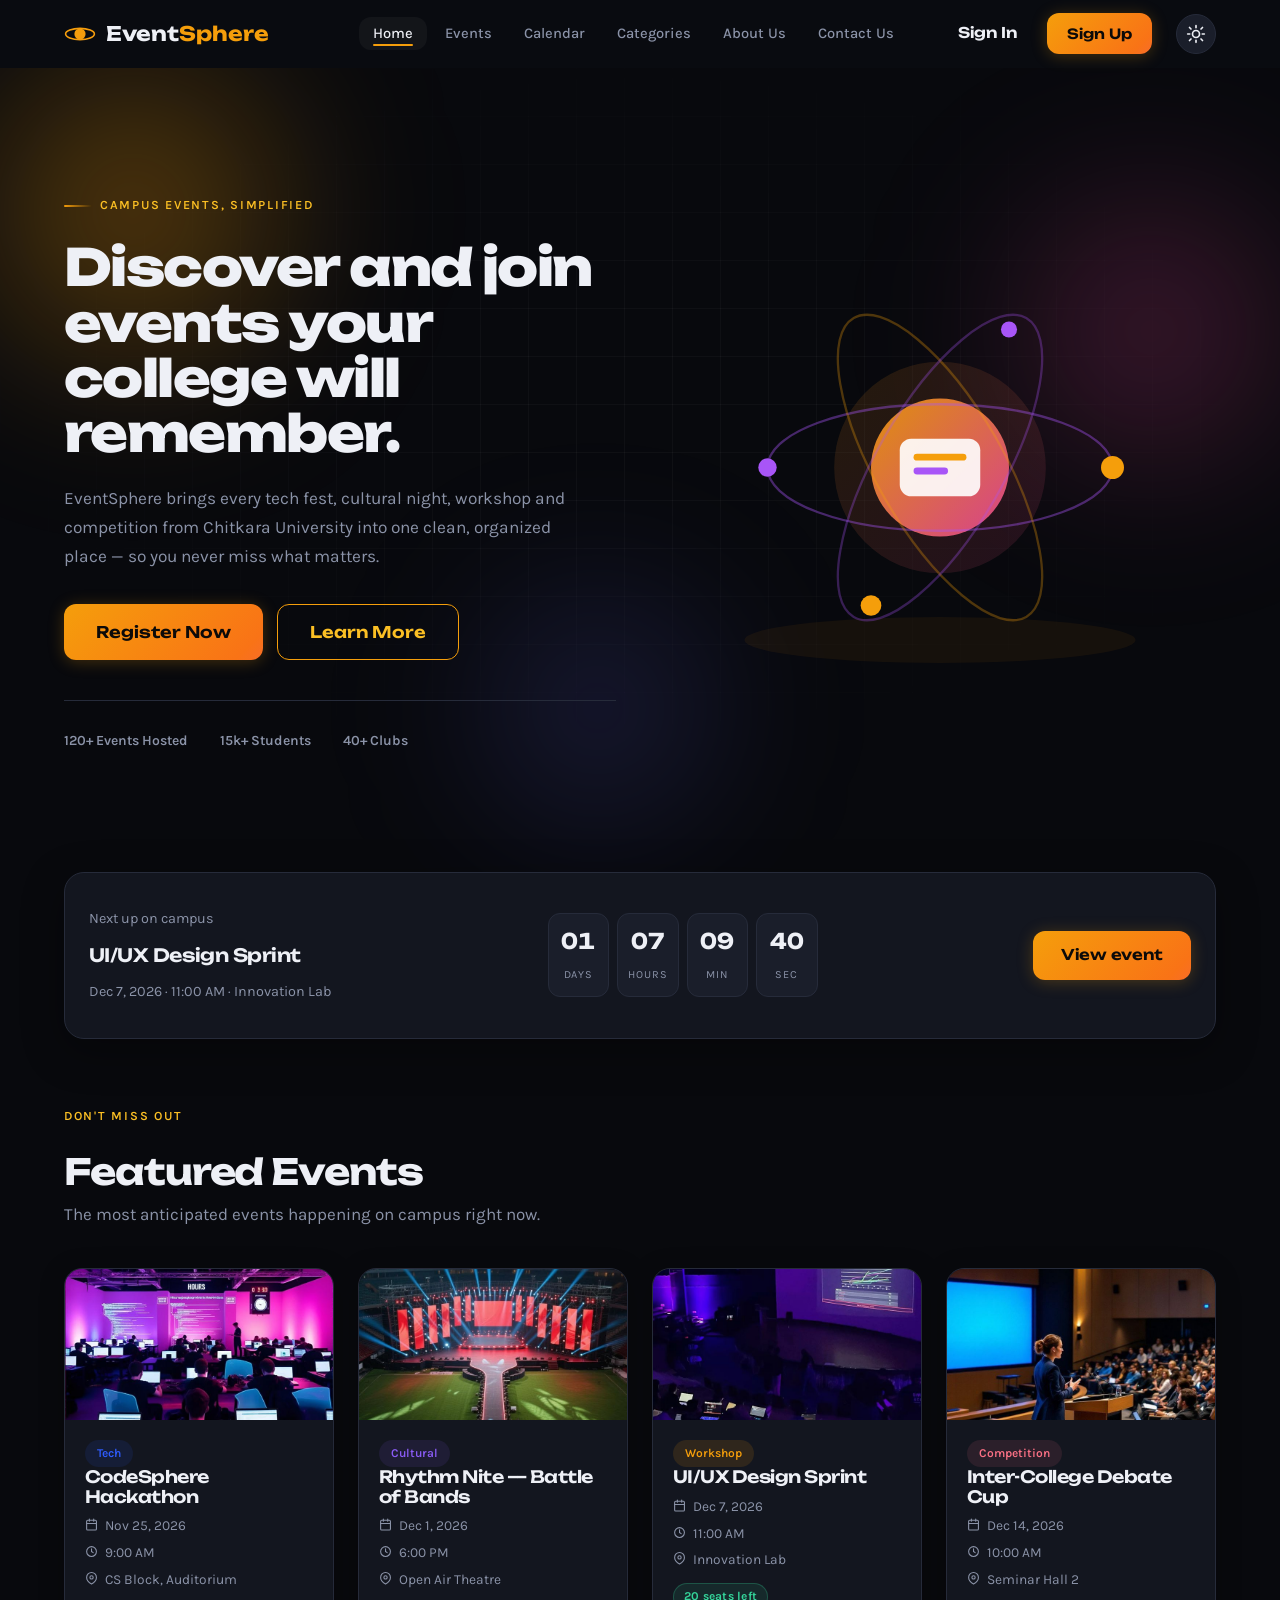
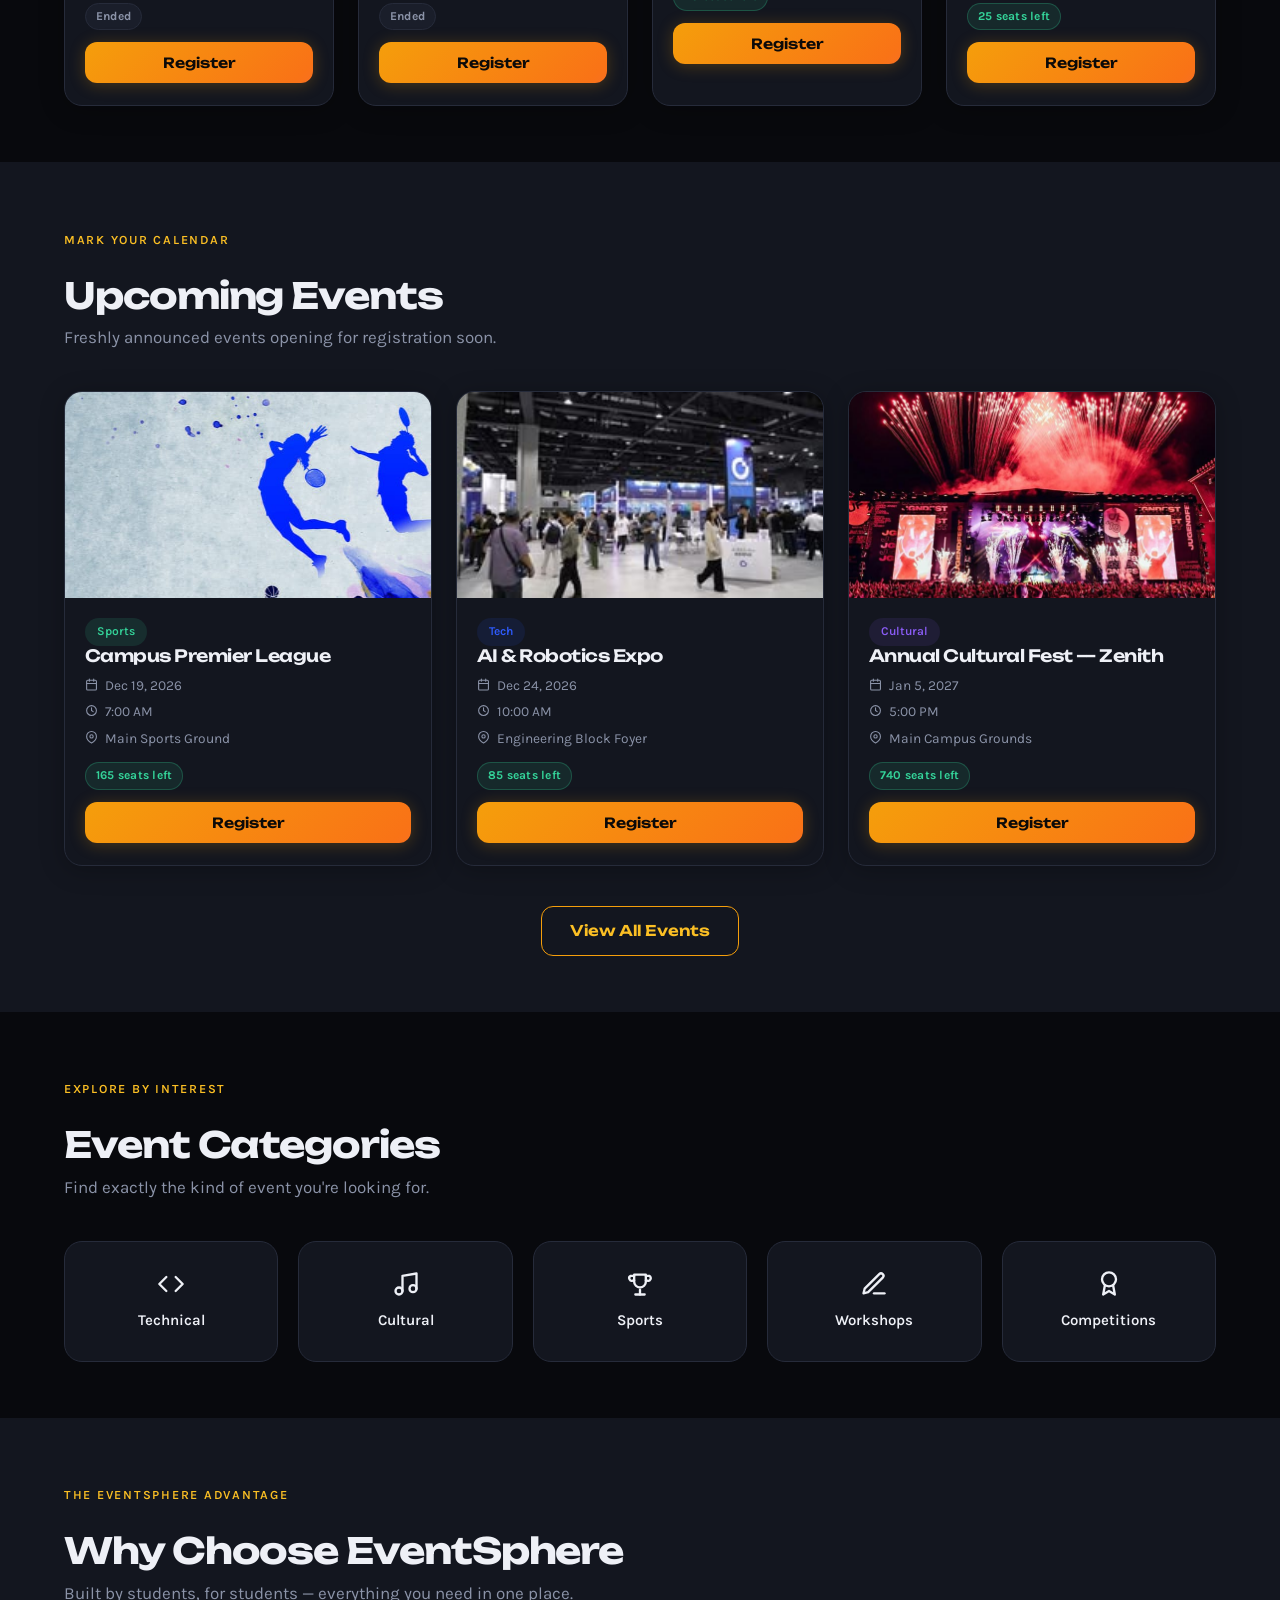
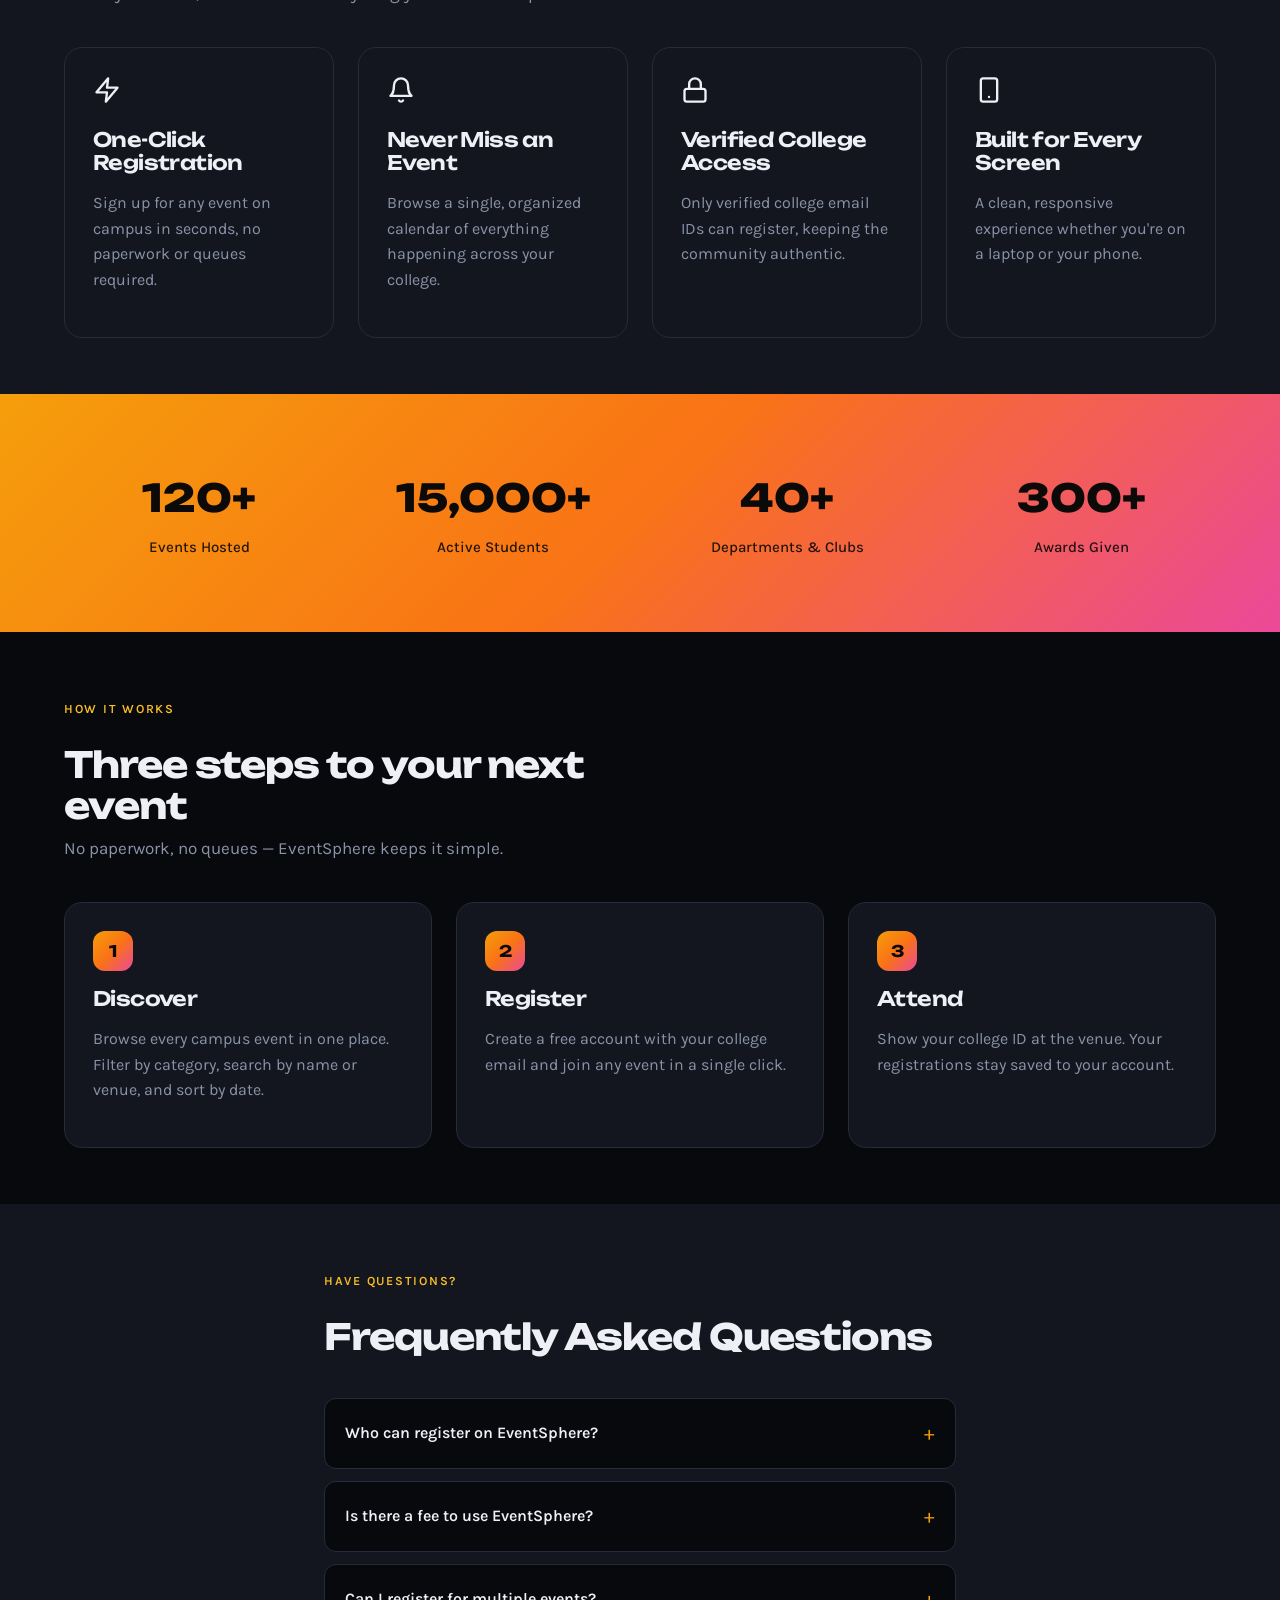
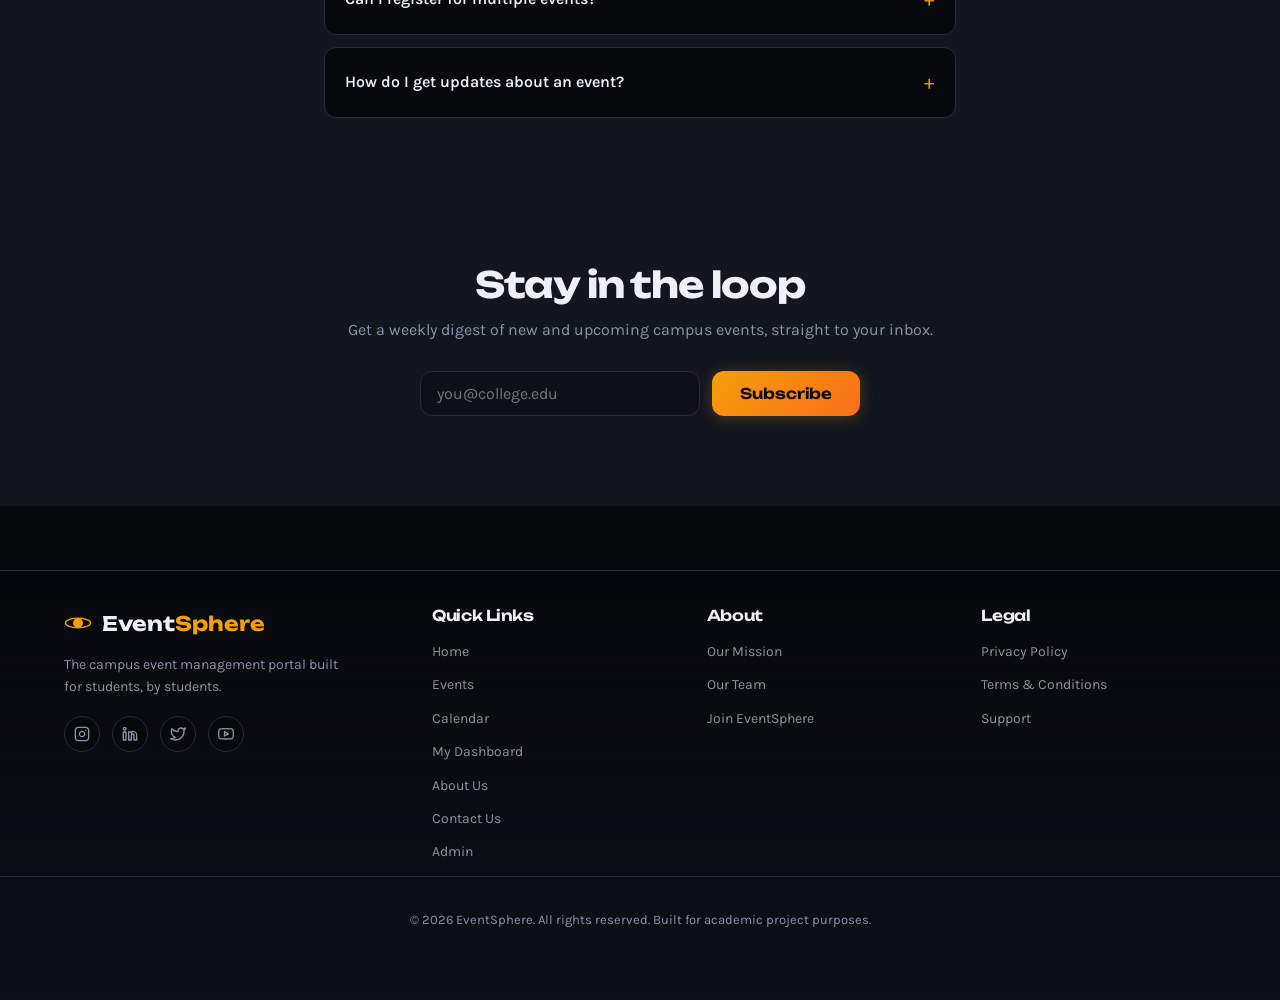
==== commit 84bddd49: "v2: EventSphere upgrades (dashboard, tickets, certificates, calendar, admin, store)" ====
--- a/index.html
+++ b/index.html
@@ -56,6 +56,7 @@
         <ul class="nav-links">
           <li><a href="index.html" class="nav-link active">Home</a></li>
           <li><a href="events.html" class="nav-link">Events</a></li>
+          <li><a href="calendar.html" class="nav-link">Calendar</a></li>
           <li><a href="categories.html" class="nav-link">Categories</a></li>
           <li><a href="about.html" class="nav-link">About Us</a></li>
           <li><a href="contact.html" class="nav-link">Contact Us</a></li>
@@ -120,6 +121,17 @@
             <rect x="217" y="198" width="46" height="6" rx="3" fill="#f59e0b"/>
             <rect x="217" y="210" width="30" height="6" rx="3" fill="#a855f7"/>
           </svg>
+        </div>
+      </div>
+    </section>
+
+    <!-- ============ NEXT EVENT COUNTDOWN ============ -->
+    <section class="es-nextbanner" id="nextBanner" style="display:none;" aria-label="Next event countdown">
+      <div class="container">
+        <div class="es-nextbanner-inner">
+          <div><p class="es-muted">Next up on campus</p><h3 id="nextTitle"></h3><p class="es-muted" id="nextMeta"></p></div>
+          <div class="es-cd-big" id="nextCd"></div>
+          <a class="btn btn-primary" id="nextLink" href="events.html">View event</a>
         </div>
       </div>
     </section>
@@ -464,9 +476,10 @@
         <h3>Quick Links</h3>
         <ul>
           <li><a href="index.html">Home</a></li>
-          <li><a href="events.html">Events</a></li>
+          <li><a href="events.html">Events</a></li><li><a href="calendar.html">Calendar</a></li><li><a href="dashboard.html">My Dashboard</a></li>
           <li><a href="about.html">About Us</a></li>
           <li><a href="contact.html">Contact Us</a></li>
+          <li><a href="admin.html">Admin</a></li>
         </ul>
       </nav>
 
@@ -496,6 +509,20 @@
 
   <script src="js/icons.js"></script>
   <script src="js/auth.js"></script>
+  <script src="js/events.js"></script>
+  <script src="js/store.js"></script>
   <script src="js/main.js"></script>
+  <script>
+    (function () {
+      var ES = window.ES;
+      var next = ES.events.filter(function (e) { return ES.status(e) === "upcoming"; }).sort(function (a, b) { return ES.startAt(a) - ES.startAt(b); })[0];
+      if (!next) return;
+      document.getElementById("nextBanner").style.display = "block";
+      document.getElementById("nextTitle").textContent = next.title;
+      document.getElementById("nextMeta").textContent = next.displayDate + " · " + next.time + " · " + next.venue;
+      document.getElementById("nextCd").setAttribute("data-cd-big", next.id);
+      document.getElementById("nextLink").href = "event-details.html?id=" + encodeURIComponent(next.id);
+    })();
+  </script>
 </body>
 </html>
--- a/css/style.css
+++ b/css/style.css
@@ -2452,3 +2452,271 @@
   25% { transform: translateX(-4px); }
   75% { transform: translateX(4px); }
 }
+
+/* =========================================================
+   EVENTSPHERE v2 — dashboard, tickets, calendar, admin, modals
+   (appended; uses the same design tokens as the rest of the site)
+   ========================================================= */
+.es-muted { color: var(--color-text-secondary); font-size: 0.9rem; }
+.es-muted .icon, .es-row .icon { font-size: 0.95em; vertical-align: -2px; }
+code { font-family: ui-monospace, "SF Mono", Menlo, monospace; font-size: 0.85em; background: var(--color-surface-strong); padding: 2px 6px; border-radius: 6px; }
+.es-form-error { color: var(--color-danger); font-size: 0.85rem; min-height: 1.2em; margin: 6px 0; }
+.es-back { display: inline-block; margin-bottom: 16px; color: var(--color-link); font-weight: 600; }
+.es-check { display: inline-flex; align-items: center; gap: 8px; font-size: 0.9rem; color: var(--color-text-secondary); cursor: pointer; }
+
+/* ---- badges, status, heart ---- */
+.event-card { position: relative; }
+.es-card-status { display: flex; flex-wrap: wrap; align-items: center; gap: 8px; margin: 0 0 12px; min-height: 24px; }
+.es-badge { display: inline-flex; align-items: center; padding: 3px 10px; border-radius: 999px; font-size: 0.75rem; font-weight: 700; letter-spacing: 0.02em; border: 1px solid transparent; }
+.es-badge-open { background: var(--color-success-bg); color: var(--color-success); border-color: rgba(52,211,153,.25); }
+.es-badge-almost { background: rgba(245,158,11,.14); color: var(--color-accent); border-color: rgba(245,158,11,.3); }
+.es-badge-full { background: var(--color-error-bg); color: var(--color-danger); border-color: rgba(251,113,133,.3); }
+.es-badge-ended { background: var(--color-surface-strong); color: var(--color-text-secondary); border-color: var(--color-border); }
+.es-badge-live { background: var(--color-error-bg); color: var(--color-danger); animation: esPulse 1.4s ease-in-out infinite; }
+@keyframes esPulse { 50% { opacity: .55; } }
+.es-countdown { font-size: 0.78rem; font-weight: 700; color: var(--color-accent); font-variant-numeric: tabular-nums; }
+.es-countdown[data-state="ended"] { display: none; }
+.es-rating-chip { font-size: 0.78rem; font-weight: 700; color: var(--color-accent); background: var(--color-accent-soft); padding: 3px 9px; border-radius: 999px; }
+.es-heart { position: absolute; top: 12px; right: 12px; z-index: 3; width: 38px; height: 38px; border-radius: 50%; border: 1px solid rgba(255,255,255,.25); background: rgba(8,9,13,.55); backdrop-filter: blur(6px); color: #fff; display: inline-flex; align-items: center; justify-content: center; cursor: pointer; transition: transform .2s ease, background .2s ease; }
+.es-heart:hover { transform: scale(1.1); }
+.es-heart .icon { width: 18px; height: 18px; fill: none; stroke: currentColor; stroke-width: 2; }
+.es-heart.on { background: #fb7185; border-color: #fb7185; }
+.es-heart.on .icon { fill: #fff; stroke: #fff; }
+.details-meta-top .es-heart { position: static; background: var(--color-surface-strong); color: var(--color-text); border-color: var(--color-border); }
+.details-meta-top { flex-wrap: wrap; gap: 10px; align-items: center; }
+.details-meta-top .es-heart.on { background: #fb7185; color: #fff; }
+
+/* ---- modal ---- */
+body.es-modal-open { overflow: hidden; }
+.es-modal-backdrop { position: fixed; inset: 0; z-index: 300; background: rgba(4,5,8,.7); backdrop-filter: blur(4px); display: flex; align-items: center; justify-content: center; padding: 16px; animation: fadeIn .2s ease both; }
+.es-modal { position: relative; width: min(560px, 100%); max-height: calc(100vh - 32px); overflow: auto; background: var(--color-surface); color: var(--color-text); border: 1px solid var(--color-border); border-radius: var(--radius-xl); padding: 28px; box-shadow: var(--shadow-md); }
+.es-modal h3 { margin: 0 36px 6px 0; font-size: 1.2rem; }
+.es-modal-sub { color: var(--color-text-secondary); margin: 0 0 16px; font-size: .9rem; }
+.es-modal-x { position: absolute; top: 14px; right: 14px; width: 34px; height: 34px; border-radius: 50%; border: 1px solid var(--color-border); background: transparent; color: var(--color-text); cursor: pointer; }
+.es-modal-actions { display: flex; justify-content: flex-end; gap: 10px; margin-top: 18px; flex-wrap: wrap; }
+.es-note { background: var(--color-surface-strong); border: 1px solid var(--color-border); border-radius: 10px; padding: 11px 14px; font-size: .88rem; margin: 0 0 14px; line-height: 1.5; }
+.es-note-warn { background: rgba(245,158,11,.1); border-color: rgba(245,158,11,.35); }
+.es-pay { border: 1px solid var(--color-border); border-radius: 12px; padding: 14px; margin-top: 6px; display: flex; flex-wrap: wrap; gap: 6px 18px; align-items: center; }
+.es-pay-head { flex: 1 0 100%; display: flex; justify-content: space-between; gap: 10px; flex-wrap: wrap; }
+.es-demo-tag { font-size: .72rem; font-weight: 700; color: var(--color-accent); background: var(--color-accent-soft); padding: 3px 9px; border-radius: 999px; }
+.es-radio { display: inline-flex; gap: 6px; align-items: center; font-size: .9rem; cursor: pointer; }
+.es-modal .form-group input, .es-modal .form-group textarea, .es-modal .form-group select, .es-toolbar-row input, .es-toolbar-row select, .es-ci-form input { width: 100%; padding: 11px 14px; background: var(--color-bg-soft); color: var(--color-text); border: 1px solid var(--color-border); border-radius: 10px; }
+.es-grid-form { display: grid; grid-template-columns: 1fr 1fr; gap: 0 14px; }
+.es-grid-form .span2 { grid-column: 1 / -1; }
+@media (max-width: 560px) { .es-grid-form { grid-template-columns: 1fr; } }
+
+/* ---- event details extras ---- */
+.es-seatmeter { margin-top: 16px; }
+.es-seatmeter-bar { height: 10px; background: var(--color-surface-strong); border-radius: 999px; overflow: hidden; border: 1px solid var(--color-border); }
+.es-seatmeter-bar span { display: block; height: 100%; border-radius: 999px; }
+.es-fill-open { background: var(--color-success); } .es-fill-almost { background: var(--color-accent); } .es-fill-full { background: var(--color-danger); }
+.es-seatmeter-label { display: flex; justify-content: space-between; font-size: .82rem; color: var(--color-text-secondary); margin-top: 6px; }
+.es-cd-big { display: flex; gap: 8px; margin: 0 0 16px; }
+.es-cd-cell { flex: 1; text-align: center; background: var(--color-surface-strong); border: 1px solid var(--color-border); border-radius: 12px; padding: 10px 4px; }
+.es-cd-cell strong { display: block; font-family: var(--font-display); font-size: 1.35rem; font-variant-numeric: tabular-nums; }
+.es-cd-cell span { font-size: .68rem; text-transform: uppercase; letter-spacing: .08em; color: var(--color-text-secondary); }
+.es-cd-state { font-weight: 700; color: var(--color-accent); }
+.es-ticket-cta { margin-top: 16px; padding: 14px; border: 1px dashed var(--color-border-hover); border-radius: 12px; text-align: center; }
+.es-ticket-code { font-family: ui-monospace, Menlo, monospace; font-weight: 700; letter-spacing: .08em; margin-bottom: 10px; }
+.es-reviews { margin-top: 36px; padding-top: 24px; border-top: 1px solid var(--color-border); }
+.es-reviews h3 { display: flex; gap: 10px; align-items: center; margin-bottom: 14px; }
+.es-review-form { margin-bottom: 20px; display: grid; gap: 10px; }
+.es-review-form textarea { width: 100%; padding: 12px 14px; background: var(--color-bg-soft); color: var(--color-text); border: 1px solid var(--color-border); border-radius: 10px; }
+.es-star-input { display: inline-flex; flex-direction: row-reverse; justify-content: flex-end; gap: 2px; }
+.es-star-input input { position: absolute; opacity: 0; pointer-events: none; }
+.es-star-input label { font-size: 1.9rem; line-height: 1; color: var(--color-border-hover); cursor: pointer; transition: color .15s ease; }
+.es-star-input input:checked ~ label, .es-star-input label:hover, .es-star-input label:hover ~ label { color: #f59e0b; }
+.es-star-input input:focus-visible + label { outline: 2px solid var(--color-accent); border-radius: 4px; }
+.es-review { padding: 14px 0; border-bottom: 1px solid var(--color-border); }
+.es-review-head { display: flex; gap: 12px; align-items: center; flex-wrap: wrap; }
+.es-stars { color: #f59e0b; letter-spacing: 2px; }
+.es-review p { margin: 6px 0 0; color: var(--color-text-secondary); }
+
+/* ---- empty states ---- */
+.es-empty { text-align: center; max-width: 560px; margin: 40px auto; padding: 40px 24px; background: var(--color-surface); border: 1px solid var(--color-border); border-radius: 18px; }
+.es-empty p { color: var(--color-text-secondary); margin: 10px 0 22px; }
+.es-empty-sm { padding: 22px; text-align: center; color: var(--color-text-secondary); border: 1px dashed var(--color-border); border-radius: 14px; margin-bottom: 8px; }
+.es-empty-sm a { color: var(--color-link); font-weight: 600; }
+
+/* ---- dashboard ---- */
+.es-profile { display: flex; align-items: center; gap: 16px; flex-wrap: wrap; margin-bottom: 22px; }
+.es-avatar-lg { width: 64px !important; height: 64px !important; font-size: 1.3rem !important; }
+.es-profile-text h2 { margin: 0; font-size: 1.5rem; }
+.es-level { margin-left: auto; text-align: right; display: grid; }
+.es-level-name { font-family: var(--font-display); font-size: 1.05rem; background: var(--color-gradient-amber); -webkit-background-clip: text; background-clip: text; color: transparent; }
+.es-stat-grid { display: grid; grid-template-columns: repeat(4, 1fr); gap: 14px; margin-bottom: 22px; }
+.es-stat-grid-6 { grid-template-columns: repeat(6, 1fr); }
+.es-stat { background: var(--color-surface); border: 1px solid var(--color-border); border-radius: 16px; padding: 18px; }
+.es-stat strong { display: block; font-family: var(--font-display); font-size: 1.7rem; }
+.es-stat strong small { font-size: .9rem; color: var(--color-text-secondary); }
+.es-stat span { color: var(--color-text-secondary); font-size: .85rem; }
+@media (max-width: 900px) { .es-stat-grid, .es-stat-grid-6 { grid-template-columns: repeat(2, 1fr); } }
+.es-next { display: flex; align-items: center; gap: 20px; flex-wrap: wrap; justify-content: space-between; background: var(--color-gradient-amber); color: #0c0a09; padding: 22px 24px; border-radius: 18px; margin-bottom: 26px; }
+.es-next h3, .es-next .es-muted { color: #0c0a09; margin: 2px 0; }
+.es-next .es-cd-big { margin: 0; min-width: 260px; }
+.es-next .es-cd-cell { background: rgba(12,10,9,.12); border-color: rgba(12,10,9,.2); }
+.es-next .es-cd-cell strong, .es-next .es-cd-cell span, .es-next .es-cd-state { color: #0c0a09; }
+.es-next .btn-primary { background: #0c0a09; color: #fff; }
+.es-dash-grid { display: grid; grid-template-columns: minmax(0, 1fr) 340px; gap: 28px; align-items: start; }
+@media (max-width: 980px) { .es-dash-grid { grid-template-columns: 1fr; } }
+.es-h { font-size: 1.15rem; margin: 26px 0 12px; display: flex; align-items: center; gap: 10px; }
+.es-h:first-child { margin-top: 0; }
+.es-count { font-family: var(--font-body); font-size: .8rem; background: var(--color-surface-strong); border: 1px solid var(--color-border); border-radius: 999px; padding: 1px 10px; color: var(--color-text-secondary); }
+.es-row { display: grid; grid-template-columns: 96px minmax(0, 1fr) auto; gap: 16px; align-items: center; background: var(--color-surface); border: 1px solid var(--color-border); border-radius: 16px; padding: 12px; margin-bottom: 12px; }
+.es-row-img { width: 96px; height: 84px; border-radius: 12px; overflow: hidden; display: flex; align-items: center; justify-content: center; }
+.es-row-img img { width: 100%; height: 100%; object-fit: cover; }
+.es-row-top { display: flex; gap: 8px; align-items: center; flex-wrap: wrap; margin-bottom: 4px; }
+.es-row h3 { margin: 2px 0 4px; font-size: 1.02rem; }
+.es-row h3 a:hover { color: var(--color-accent); }
+.es-row-body p { margin: 2px 0; }
+.es-row-actions { display: flex; flex-direction: column; gap: 6px; align-items: stretch; }
+@media (max-width: 720px) { .es-row { grid-template-columns: 72px 1fr; } .es-row-img { width: 72px; height: 72px; } .es-row-actions { grid-column: 1 / -1; flex-direction: row; flex-wrap: wrap; } }
+.es-side-head { display: flex; justify-content: space-between; align-items: center; margin-bottom: 10px; }
+.es-notifs { list-style: none; margin: 0; padding: 0; }
+.es-notifs li { padding: 10px 0; border-bottom: 1px solid var(--color-border); font-size: .88rem; line-height: 1.45; }
+.es-notifs li.unseen { border-left: 3px solid var(--color-accent); padding-left: 10px; }
+.es-notifs time { display: block; font-size: .72rem; color: var(--color-text-secondary); margin-top: 2px; }
+.es-notifs a:hover { color: var(--color-accent); }
+.es-badges { display: grid; grid-template-columns: repeat(auto-fill, minmax(86px, 1fr)); gap: 10px; }
+.es-bdg { display: flex; flex-direction: column; align-items: center; gap: 6px; text-align: center; font-size: .72rem; font-weight: 700; padding: 12px 6px; border-radius: 12px; border: 1px dashed var(--color-border-hover); color: var(--color-text-secondary); opacity: .55; filter: grayscale(1); }
+.es-bdg.earned { opacity: 1; filter: none; border-style: solid; border-color: var(--color-accent); color: var(--color-accent); background: var(--color-accent-soft); }
+.es-mini { display: grid; gap: 2px; padding: 10px 0; border-bottom: 1px solid var(--color-border); }
+.es-mini:last-child { border-bottom: 0; }
+.es-mini:hover strong { color: var(--color-accent); }
+
+/* ---- ticket ---- */
+.es-ticket { display: grid; grid-template-columns: 1fr 260px; background: var(--color-surface); border: 1px solid var(--color-border); border-radius: 22px; overflow: hidden; box-shadow: var(--shadow-md); position: relative; }
+.es-ticket::before { content: ""; position: absolute; left: 0; top: 0; bottom: 0; width: 8px; background: var(--color-gradient-amber); }
+.es-ticket-main { padding: 28px 28px 22px 34px; display: grid; gap: 10px; align-content: start; }
+.es-ticket-brand { color: var(--color-text-secondary); font-size: .78rem; font-weight: 700; letter-spacing: .1em; text-transform: uppercase; }
+.es-ticket-main h1 { font-size: clamp(1.4rem, 3.4vw, 2rem); margin: 4px 0 6px; line-height: 1.2; }
+.es-ticket-meta { list-style: none; margin: 4px 0; padding: 0; display: grid; grid-template-columns: 1fr 1fr; gap: 14px 20px; }
+.es-ticket-meta li { display: flex; gap: 10px; align-items: flex-start; }
+.es-ticket-meta .icon { font-size: 1.1rem; margin-top: 3px; color: var(--color-accent); }
+.es-ticket-meta small { display: block; color: var(--color-text-secondary); font-size: .72rem; text-transform: uppercase; letter-spacing: .08em; }
+.es-ticket-team { font-size: .9rem; color: var(--color-text-secondary); margin: 0; }
+.es-ticket-foot { display: flex; justify-content: space-between; gap: 12px; flex-wrap: wrap; border-top: 1px dashed var(--color-border-hover); padding-top: 12px; margin-top: 6px; font-size: .82rem; color: var(--color-text-secondary); }
+.es-ticket-stub { border-left: 2px dashed var(--color-border-hover); padding: 24px 20px; display: flex; flex-direction: column; align-items: center; justify-content: center; gap: 12px; background: var(--color-bg-soft); }
+.es-qr { width: 190px; height: 190px; background: #fff; padding: 10px; border-radius: 12px; }
+.es-qr svg { width: 100%; height: 100%; display: block; }
+.es-ticket-stub .es-ticket-code { margin: 0; font-size: 1.02rem; }
+.es-ticket-status { font-size: .75rem; font-weight: 800; letter-spacing: .1em; padding: 5px 12px; border-radius: 999px; }
+.es-ticket-status.ok { color: var(--color-success); background: var(--color-success-bg); }
+.es-ticket-status.in { color: #fff; background: #2563eb; }
+.es-ticket-status.wait { color: var(--color-accent); background: var(--color-accent-soft); }
+.es-ticket-actions { display: flex; gap: 10px; flex-wrap: wrap; margin-top: 20px; }
+@media (max-width: 720px) { .es-ticket { grid-template-columns: 1fr; } .es-ticket-stub { border-left: 0; border-top: 2px dashed var(--color-border-hover); } .es-ticket-meta { grid-template-columns: 1fr; } }
+
+/* ---- certificate ---- */
+.es-cert-wrap { overflow-x: auto; padding-bottom: 6px; }
+.es-cert { background: #fffdf7; color: #0f172a; aspect-ratio: 1.4142 / 1; min-width: 720px; max-width: 1000px; margin: 0 auto; padding: 22px; border: 12px solid #f59e0b; box-shadow: var(--shadow-md); }
+.es-cert-inner { height: 100%; border: 2px solid #1a1e2a; display: flex; flex-direction: column; align-items: center; justify-content: center; text-align: center; padding: 28px 48px; gap: 6px; }
+.es-cert-brand { font-weight: 800; letter-spacing: .2em; text-transform: uppercase; color: #b45309; display: flex; gap: 8px; align-items: center; }
+.es-cert-kicker { font-family: Georgia, "Times New Roman", serif; font-size: clamp(1.6rem, 4vw, 2.6rem); font-weight: 700; margin: 6px 0 2px; }
+.es-cert-line { color: #475569; margin: 4px 0; max-width: 640px; line-height: 1.5; }
+.es-cert-name { font-family: Georgia, serif; font-style: italic; font-size: clamp(2rem, 5vw, 3.4rem); margin: 4px 0; color: #0f172a; border-bottom: 3px solid #f59e0b; padding: 0 28px 4px; }
+.es-cert-event { font-size: clamp(1.2rem, 2.6vw, 1.9rem); margin: 4px 0; color: #0f172a; }
+.es-cert-foot { display: flex; justify-content: space-between; align-items: flex-end; width: 100%; margin-top: 18px; }
+.es-cert-sign { display: grid; gap: 4px; min-width: 170px; border-top: 1px solid #0f172a; padding-top: 6px; }
+.es-cert-sig { font-family: Georgia, serif; font-style: italic; font-weight: 700; font-size: 1.1rem; }
+.es-cert-sign small, .es-cert-qr small { color: #475569; font-size: .72rem; }
+.es-cert-qr { display: grid; gap: 4px; justify-items: center; }
+.es-cert-qr svg { width: 72px; height: 72px; }
+
+/* ---- calendar ---- */
+.es-cal-bar { display: flex; justify-content: space-between; align-items: center; gap: 14px; flex-wrap: wrap; margin-bottom: 12px; }
+.es-cal-nav { display: flex; align-items: center; gap: 10px; }
+.es-cal-nav h2 { margin: 0 6px; min-width: 190px; text-align: center; font-size: 1.3rem; }
+.es-cal-tools { display: flex; gap: 14px; align-items: center; flex-wrap: wrap; }
+.es-seg { display: inline-flex; border: 1px solid var(--color-border); border-radius: 10px; overflow: hidden; }
+.es-seg button { padding: 8px 16px; background: transparent; color: var(--color-text-secondary); border: 0; font-weight: 700; cursor: pointer; }
+.es-seg button.active { background: var(--color-accent); color: var(--color-on-accent); }
+.es-legend { display: flex; gap: 8px; flex-wrap: wrap; margin-bottom: 16px; }
+.es-leg { display: inline-flex; align-items: center; gap: 7px; padding: 6px 14px; border-radius: 999px; background: var(--color-surface); color: var(--color-text-secondary); border: 1px solid var(--color-border); cursor: pointer; font-weight: 600; font-size: .85rem; }
+.es-leg i { width: 9px; height: 9px; border-radius: 50%; display: inline-block; }
+.es-leg.on { border-color: var(--color-accent); color: var(--color-text); background: var(--color-accent-soft); }
+.es-cal-layout { display: grid; grid-template-columns: minmax(0, 1fr) 300px; gap: 22px; align-items: start; }
+@media (max-width: 980px) { .es-cal-layout { grid-template-columns: 1fr; } }
+.es-cal-grid { display: grid; grid-template-columns: repeat(7, minmax(0, 1fr)); border: 1px solid var(--color-border); border-radius: 16px; overflow: hidden; background: var(--color-surface); }
+.es-dow { padding: 10px 6px; text-align: center; font-size: .75rem; font-weight: 800; letter-spacing: .08em; text-transform: uppercase; color: var(--color-text-secondary); background: var(--color-surface-strong); border-bottom: 1px solid var(--color-border); }
+.es-day { min-height: 108px; padding: 6px; border-right: 1px solid var(--color-border); border-bottom: 1px solid var(--color-border); cursor: pointer; position: relative; display: flex; flex-direction: column; gap: 4px; transition: background .15s ease; }
+.es-day:nth-child(7n+7) { border-right: 0; }
+.es-day.blank { cursor: default; background: var(--color-bg-soft); }
+.es-day:not(.blank):hover { background: var(--color-surface-strong); }
+.es-day.sel { outline: 2px solid var(--color-accent); outline-offset: -2px; }
+.es-dnum { font-weight: 700; font-size: .85rem; width: 26px; height: 26px; display: inline-flex; align-items: center; justify-content: center; border-radius: 50%; }
+.es-day.today .es-dnum { background: var(--color-accent); color: var(--color-on-accent); }
+.es-chips { display: grid; gap: 3px; }
+.es-chip { display: block; font-size: .72rem; font-weight: 700; padding: 3px 7px; border-radius: 6px; background: color-mix(in srgb, var(--c) 18%, transparent); color: var(--color-text); border-left: 3px solid var(--c); overflow: hidden; text-overflow: ellipsis; white-space: nowrap; }
+.es-more { font-size: .7rem; color: var(--color-text-secondary); padding-left: 4px; }
+.es-dots { display: none; gap: 3px; justify-content: center; margin-top: auto; }
+.es-dots i { width: 6px; height: 6px; border-radius: 50%; }
+@media (max-width: 720px) { .es-day { min-height: 56px; align-items: center; } .es-chips { display: none; } .es-dots { display: flex; } .es-dow { font-size: .62rem; padding: 8px 0; } }
+.es-cal-side h3 { margin-bottom: 12px; font-size: 1.05rem; }
+.es-side-ev { display: grid; gap: 4px; padding: 10px 0 10px 12px; border-left: 3px solid var(--c); margin-bottom: 10px; }
+.es-agenda { display: grid; gap: 12px; }
+.es-agenda-item { display: grid; grid-template-columns: 62px minmax(0, 1fr) auto; gap: 14px; align-items: center; background: var(--color-surface); border: 1px solid var(--color-border); border-left: 4px solid var(--c); border-radius: 14px; padding: 14px; }
+.es-agenda-date { text-align: center; } .es-agenda-date strong { display: block; font-family: var(--font-display); font-size: 1.5rem; } .es-agenda-date span { font-size: .75rem; color: var(--color-text-secondary); text-transform: uppercase; }
+.es-agenda-body h3 { margin: 0 0 4px; font-size: 1.02rem; }
+.es-agenda-actions { display: flex; gap: 6px; }
+@media (max-width: 640px) { .es-agenda-item { grid-template-columns: 52px 1fr; } .es-agenda-actions { grid-column: 1 / -1; } }
+
+/* ---- admin ---- */
+.es-admin-gate { max-width: 440px; margin: 20px auto; }
+.es-tabs { display: flex; gap: 6px; flex-wrap: wrap; border-bottom: 1px solid var(--color-border); margin-bottom: 22px; align-items: center; }
+.es-tabs button[role="tab"] { padding: 12px 18px; background: transparent; border: 0; border-bottom: 3px solid transparent; color: var(--color-text-secondary); font-weight: 700; cursor: pointer; font-size: .95rem; }
+.es-tabs button[role="tab"].active { color: var(--color-text); border-bottom-color: var(--color-accent); }
+.es-tabs-sp { flex: 1; }
+.es-chart-grid { display: grid; grid-template-columns: 1.3fr 1fr; gap: 18px; }
+@media (max-width: 900px) { .es-chart-grid { grid-template-columns: 1fr; } }
+.es-bars { display: grid; gap: 9px; }
+.es-bar-row { display: grid; grid-template-columns: minmax(90px, 150px) 1fr 62px; gap: 10px; align-items: center; font-size: .82rem; }
+.es-bar-label { overflow: hidden; text-overflow: ellipsis; white-space: nowrap; }
+.es-bar-track { height: 14px; background: transparent; }
+.es-bar-cap { height: 100%; background: var(--color-surface-strong); border: 1px solid var(--color-border); border-radius: 999px; overflow: hidden; }
+.es-bar-fill { height: 100%; border-radius: 999px; }
+.es-bar-val { text-align: right; color: var(--color-text-secondary); font-variant-numeric: tabular-nums; }
+.es-donut-wrap { display: flex; gap: 20px; align-items: center; flex-wrap: wrap; margin-top: 10px; }
+.es-donut { width: 140px; height: 140px; transform: rotate(0deg); }
+.es-donut circle { transition: stroke-dasharray .4s ease; }
+.es-donut-n { font-size: 7px; font-weight: 800; fill: var(--color-text); }
+.es-donut-leg { list-style: none; padding: 0; margin: 0; display: grid; gap: 6px; font-size: .88rem; }
+.es-donut-leg i { display: inline-block; width: 10px; height: 10px; border-radius: 3px; margin-right: 8px; }
+.es-days { display: flex; gap: 5px; align-items: flex-end; height: 120px; }
+.es-daycol { flex: 1; display: flex; flex-direction: column; align-items: center; gap: 4px; height: 100%; }
+.es-daybar { flex: 1; width: 100%; display: flex; align-items: flex-end; background: var(--color-surface-strong); border-radius: 6px; overflow: hidden; }
+.es-daybar span { width: 100%; background: var(--color-gradient-amber); border-radius: 6px 6px 0 0; min-height: 0; }
+.es-daycol small { font-size: .66rem; color: var(--color-text-secondary); }
+.es-toolbar-row { display: flex; gap: 10px; flex-wrap: wrap; margin-bottom: 16px; align-items: center; }
+.es-toolbar-row select, .es-toolbar-row input { width: auto; min-width: 200px; }
+.es-table-wrap { overflow-x: auto; border: 1px solid var(--color-border); border-radius: 14px; background: var(--color-surface); }
+.es-table { width: 100%; border-collapse: collapse; font-size: .88rem; min-width: 720px; }
+.es-table th { text-align: left; padding: 12px 14px; font-size: .72rem; text-transform: uppercase; letter-spacing: .08em; color: var(--color-text-secondary); background: var(--color-surface-strong); }
+.es-table td { padding: 12px 14px; border-top: 1px solid var(--color-border); vertical-align: top; }
+.es-td-actions { display: flex; gap: 6px; flex-wrap: wrap; }
+.es-checkin { max-width: 640px; }
+.es-ci-form { display: flex; gap: 10px; margin: 14px 0 6px; }
+.es-ci-form input { font-family: ui-monospace, Menlo, monospace; text-transform: uppercase; }
+.es-ci-msg { min-height: 1.4em; font-weight: 700; margin: 8px 0 0; }
+.es-ci-msg.ok { color: var(--color-success); } .es-ci-msg.bad { color: var(--color-danger); }
+
+/* ---- home "next event" banner ---- */
+.es-nextbanner { margin-top: -28px; position: relative; z-index: 2; }
+.es-nextbanner-inner { display: flex; align-items: center; justify-content: space-between; gap: 20px; flex-wrap: wrap; background: var(--color-surface); border: 1px solid var(--color-border); border-radius: 20px; padding: 20px 24px; box-shadow: var(--shadow-md); }
+.es-nextbanner-inner h3 { margin: 2px 0 0; font-size: 1.15rem; }
+.es-nextbanner .es-cd-big { margin: 0; min-width: 270px; }
+
+/* ---- print: only the ticket / certificate ---- */
+@media print {
+  @page { margin: 10mm; }
+  .site-header, .site-footer, .es-ticket-actions, .es-back, .toast, .es-muted:last-child { display: none !important; }
+  body { background: #fff !important; }
+  .es-cert { box-shadow: none; min-width: 0; width: 100%; max-width: none; }
+  .es-ticket { box-shadow: none; }
+}
+.es-row-body .icon, .es-cert-brand .icon { display: inline-block; vertical-align: -2px; margin-right: 2px; }
+.es-ticket-brand { display: flex; align-items: center; gap: 8px; }
+.es-ticket-brand .icon { display: inline-block; }
+.es-cert-kicker { color: #1a1e2a; }
+.es-cert-event, .es-cert-name { color: #0f172a; }
+@media (max-width: 720px) { .es-cal-nav { flex-wrap: wrap; } .es-cal-nav h2 { min-width: 0; font-size: 1.1rem; } .es-cal-tools { gap: 8px; } }
